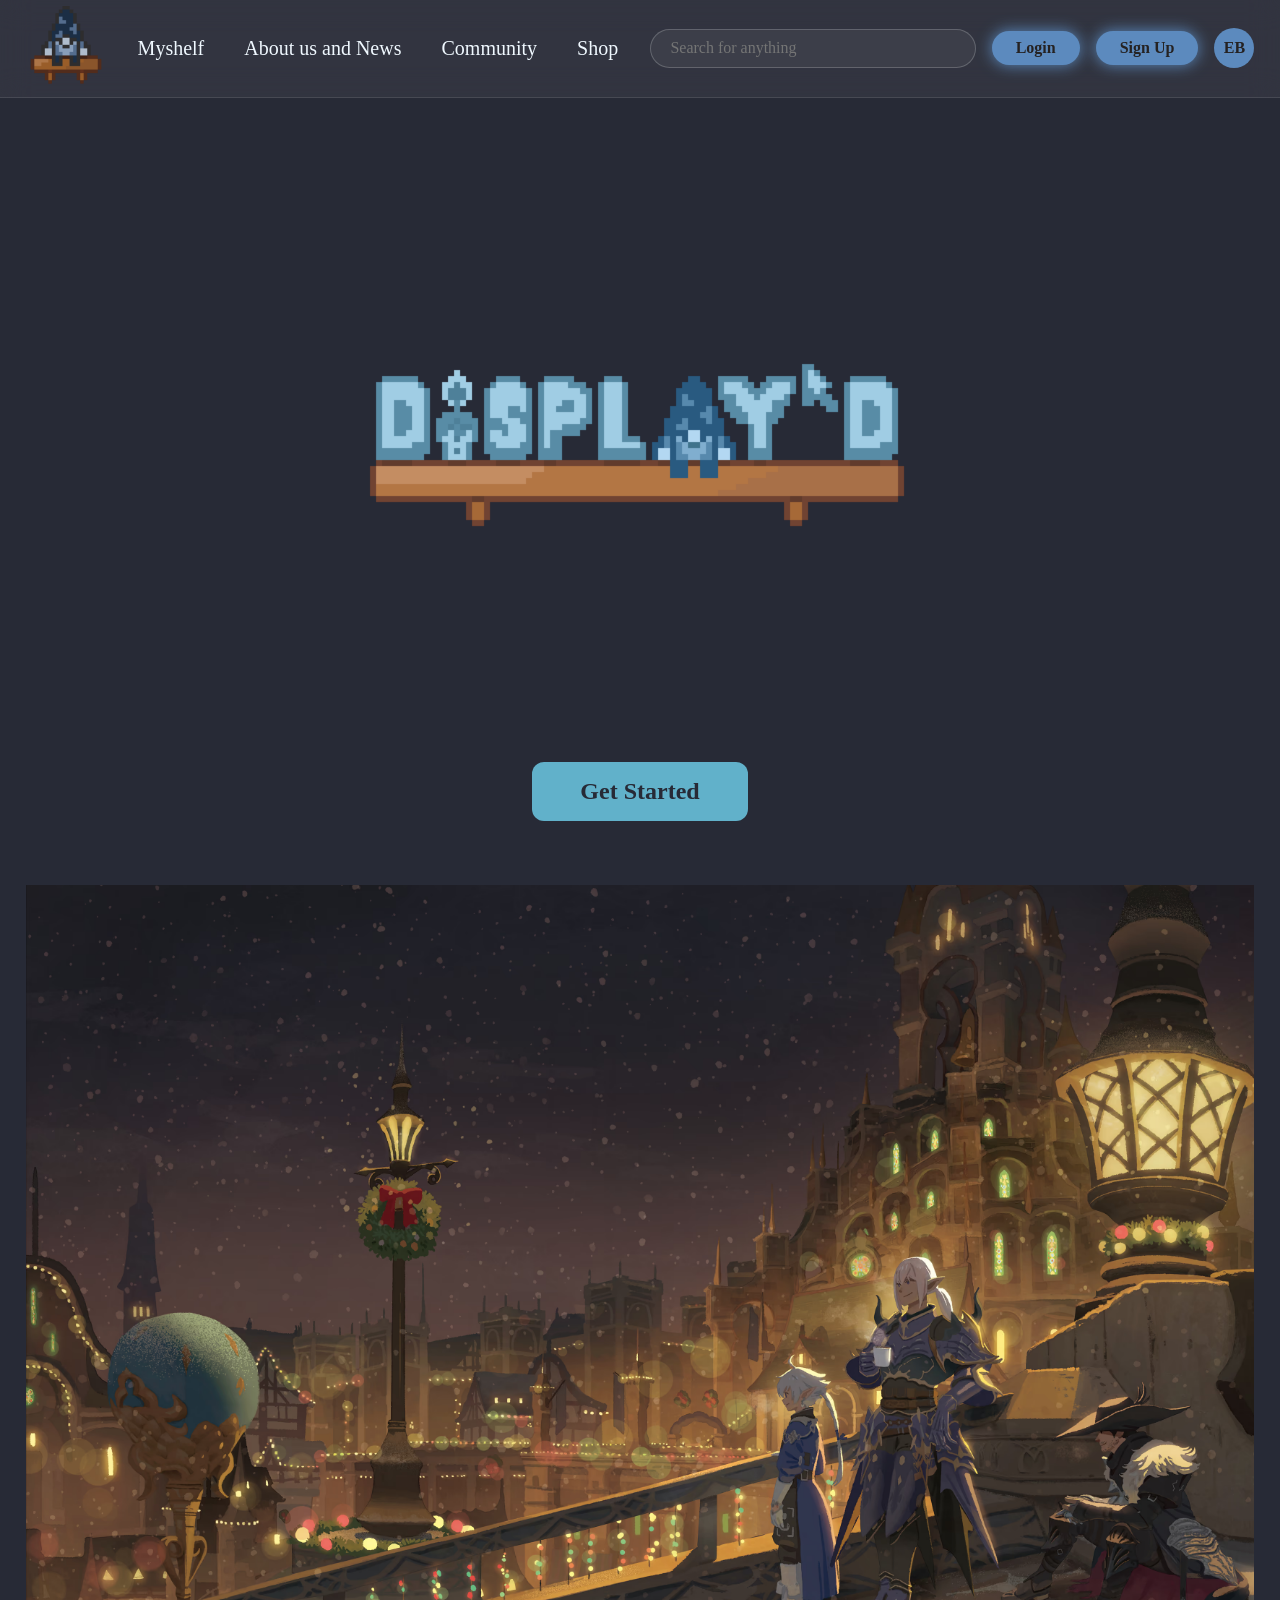
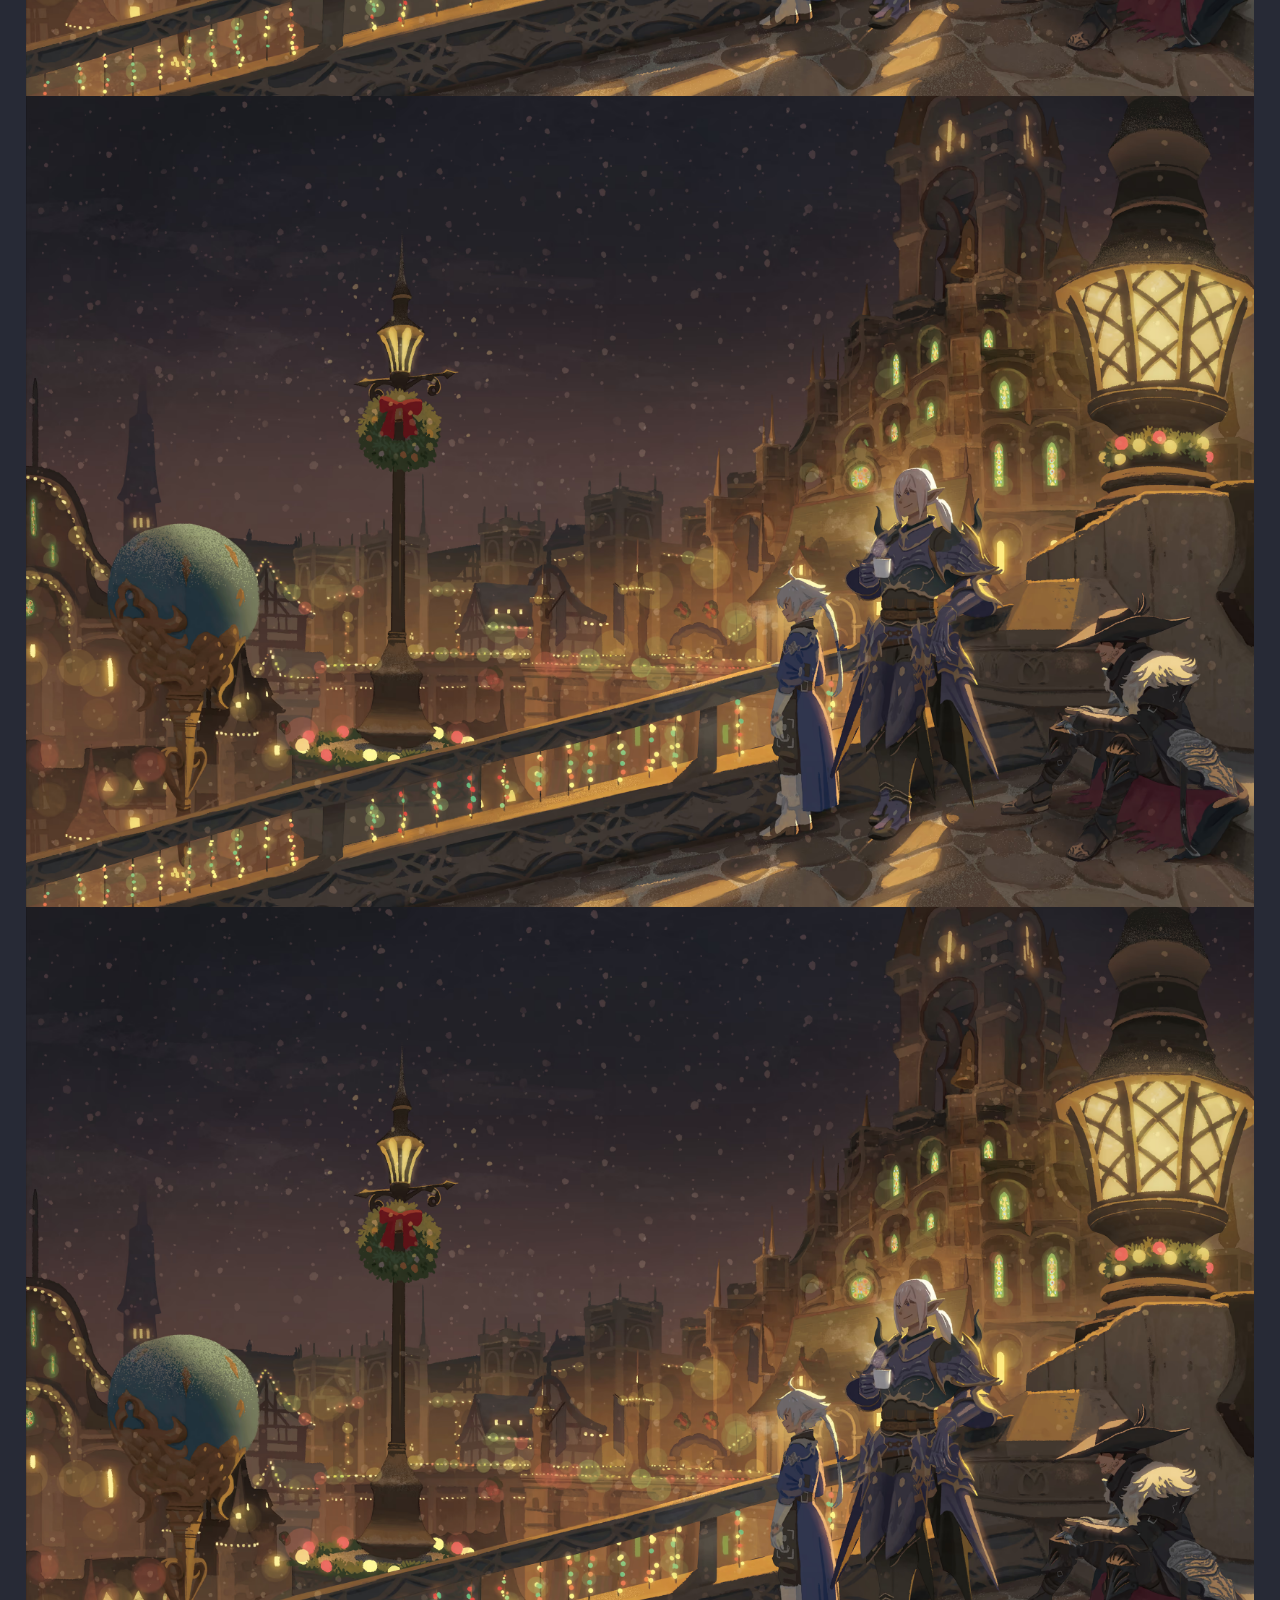
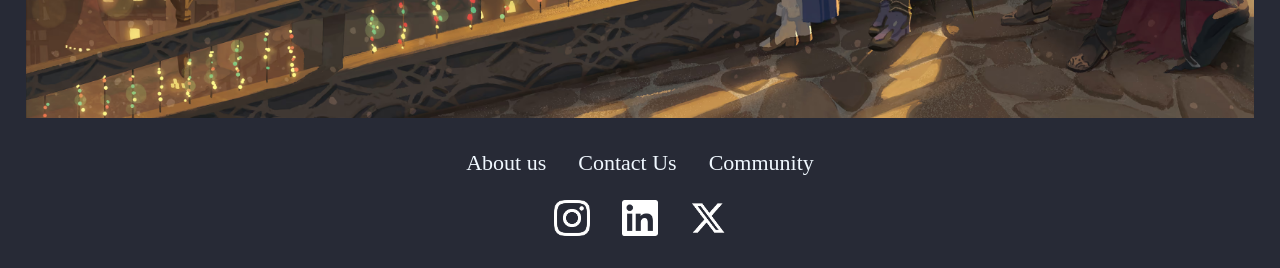
==== index.html @ 58a6ca0f "Linked everything (I think) and streamlined some minor issues Added a little hover animation for the" ====
<!doctype html>
<html lang="en">
  <head>
    <meta charset="UTF-8" />
    <meta name="viewport" content="width=device-width, initial-scale=1.0" />
    <link rel="stylesheet" href="css/main.css" />
    <title>home page</title>
  </head>
  <body>

    <!-- TOP NAVBAR (ROOT) -->
    <nav class="navbar">
      <div class="logo">
        <a href="index.html" id="logo-link"><img src="./images/noma.png" alt="logo-home" /></a>
      </div>

      <ul class="nav-links">
        <li><a href="html/myshelf.html">Myshelf</a></li>
        <li><a href="html/about_us_and_news.html">About us and News</a></li>
        <li><a href="html/community.html">Community</a></li>
        <li><a href="html/shop.html">Shop</a></li>
      </ul>

      <input class="search" type="search" placeholder="Search for anything" />

      <div class="btns">
        <button class="btn">Login</button>
        <button class="btn">Sign Up</button>
        <button class="profile" id="profile-btn" aria-label="Open side menu" aria-expanded="false">EB</button>
      </div>
    </nav>
    
    <!-- SIDEBAR (slides in from the right) -->
    <aside class="sidebar" id="sidebar">
      <header>
        <div class="image-text">
          <span class="image">
            <img class="water" src="./images/noma.png" alt="home-gnome" href>
          </span>

          <div class="text">
            <span class="name">User101</span>
            <span class="profession"></span>
          </div>
        </div>

        <button class="close-btn" id="close-btn" aria-label="Close side menu">&times;</button>
      </header>

      <div class="menu-bar">
        <div class="menu">
          <ul class="menu-links">
            <li class="navmenu-links">
             <li class="navmenu-links">

                <a href="html/settings.html">
                    <span class="text nav-text">Settings</span>
                </a>
            </li>

            <li class="navmenu-links">
                <a href="html/profile.html">
                    <span class="text nav-text">Profile</span>
                </a>
            </li>

            <li class="navmenu-links">
                <a href="html/collection.html">
                    <span class="text nav-text">My Collection</span>
                </a>
            </li>

            <li class="navmenu-links">
                <a href="../html/help.html">
                    <span class="text nav-text">Help & Support</span>
                </a>
            </li>

            <li class="navmenu-links">
                <a href="html/logout.html">
                    <span class="text nav-text">Logout</span>
                </a>
            </li>

            </li>
          </ul>
        </div>
      </div>
    </aside>

    <!-- PAGE CONTENT -->
    <main class="content">
      <img src="./images/pixil-frame-0_13.png" class="hero-logo" alt="Displayd logo">

      <div id="start-button">
        <a href="html/myshelf.html">Get Started</a>
      </div>
      
      <img src="./images/fig-top-kv.png" alt="placeholder scrollable" />
      <img src="./images/fig-top-kv.png" alt="placeholder scrollable" />
      <img src="./images/fig-top-kv.png" alt="placeholder scrollable" />
    </main>
        <footer>
          <div class="footer_text">
            <div class="footer_links">
              <a href="html/about_us_and_news.html">About us</a>
              <a href="html/contact.html">Contact Us</a>
              <a href="html/community.html">Community</a>
            </div>

            <div class="footer_social">
              <a href="https://www.youtube.com/watch?v=dQw4w9WgXcQ" aria-label="Instagram">
                <img src="images/instagram-logo.png">
              </a>
              <a href="https://www.youtube.com/watch?v=dQw4w9WgXcQ" aria-label="LinkedIn">
                <img src="images/linkedin-logo.webp">
              </a>
              <a href="https://www.youtube.com/watch?v=dQw4w9WgXcQ" aria-label="X">
                <img src="images/x-logo.png">
              </a>
            </div>
          </div>
        </footer>

        <script src="./js/main.js"></script>
      </body>
    <script src="./js/main.js"></script>
</html>
---- css/main.css ----
@import url("reset.css");
a,
button,
.btn,
.profile,
.close-btn,
[role="button"] {
    cursor: pointer;  /*Makes it so if the user hovers over interactable links, cursor will change accordingly*/
}

a:focus-visible,
button:focus-visible,
input:focus-visible {
    outline: 2px solid aliceblue;    /*shows keyboard users which link is focused when they press Tab*/
    outline-offset: 3px;
}

:root{
    --sidebar-color: rgb(30, 32, 44);
    --sidebar-width: 250px;
    --nav-height: 100px;            /* about the height of the navbar; adjust if yours differs */
    --accent: rgb(92, 138, 190);
}

*{
    margin: 0;
    padding: 0;
    box-sizing: border-box;
}

body{
    background-color: rgb(39, 42, 54);
    color: aliceblue;
    overflow-x: hidden;             /* no horizontal scrollbar while the sidebar is off-screen */
}




/* ---------- TOP NAVBAR (blur + effects) ---------- */
.navbar{
    position: sticky;
    top: 0;
    z-index: 100;

    width: 100%;
    padding: 0.4rem 2%;
    margin-bottom: 2rem;

    background: rgba(255, 255, 255, 0.05);
    border-bottom: 1px solid rgba(255, 255, 255, 0.1);
    backdrop-filter: blur(15px);

    display: flex;
    align-items: center;
    gap: 1rem;
}

.logo{
    display: flex;
    align-items: center;
    gap: 0.6rem;
    flex-shrink: 0;
}

.logo img{
    height: 80px;
    transition: transform 0.2s;
}

.logo a:hover img {
    transform: scale(1.08);
}

.logo h3{
    font-size: 1.5rem;
    font-weight: 700;
    color: rgb(238, 243, 243);
    letter-spacing: 1px;
}

.nav-links{
    list-style: none;
    display: flex;
    gap: 0.5rem;
    flex-shrink: 0;
}

.nav-links li a{
    display: inline-block;
    font-size: 1.25rem;
    font-weight: 500;
    text-decoration: none;
    color: aliceblue;
    padding: 0.5rem 1rem;
    transition: 0.3s;
}

.nav-links li a:hover{
    color: aqua;
    text-shadow: 0 0 10px rgb(66, 120, 128);
}

.search{
    flex: 1;
    min-width: 120px;
    padding: 0.6rem 1.2rem;
    border-radius: 30px;
    border: 1px solid rgba(255, 255, 255, 0.2);
    background: rgba(255, 255, 255, 0.05);
    color: aliceblue;
    font-size: 1rem;
    outline: none;
}

.search:focus{
    border-color: var(--accent);
}

.btns{
    display: flex;
    align-items: center;
    gap: 1rem;
    flex-shrink: 0;
}

.btn{
    padding: 0.5rem 1.5rem;
    border-radius: 30px;
    font-weight: 600;
    font-size: 1rem;
    background: var(--accent);
    color: rgb(37, 34, 34);
    box-shadow: 0 0 15px var(--accent);
    border: none;
    cursor: pointer;
    transition: 0.3s;
    white-space: nowrap;
}

.btn:hover{
    background: rgb(69, 199, 238);
    box-shadow: 0 0 25px rgb(66, 217, 255);
}

/* EB circle (now a button) */
.profile{
    width: 40px;
    height: 40px;
    flex-shrink: 0;
    border: none;
    border-radius: 50%;
    background: var(--accent);
    color: rgb(37, 34, 34);
    font-family: inherit;
    font-size: 1rem;
    font-weight: 700;
    cursor: pointer;

    display: flex;
    align-items: center;
    justify-content: center;

    transition: 0.3s;
}

.profile:hover,
.profile.active{
    box-shadow: 0 0 15px var(--accent);
    background: rgb(69, 199, 238);
}

/* ---------- SIDEBAR (slides in from the right) ---------- */
.sidebar{
    position: fixed;
    top: var(--nav-height);                     /* starts under the navbar so EB stays clickable */
    right: 0;
    height: calc(100% - var(--nav-height));
    width: var(--sidebar-width);
    padding: 18px 14px;
    background: var(--sidebar-color);
    border-left: 1px solid rgba(255, 255, 255, 0.1);
    z-index: 50;                                /* below the navbar (100) */

    transform: translateX(100%);                /* hidden: pushed fully off-screen */
    visibility: hidden;
    transition: transform 0.35s ease, visibility 0.35s;
}

.sidebar.open{
    transform: translateX(0);                   /* visible: slid into place */
    visibility: visible;
}

.sidebar header{
    position: relative;
}

.sidebar header .image-text{
    display: flex;
    align-items: center;
}

.sidebar .image-text img{
    width: 40px;
    border-radius: 6px;
}

.sidebar .image{
    min-width: 60px;
    display: flex;
    align-items: center;
}

.sidebar .text{
    font-size: 16px;
    font-weight: 500;
}

header .image-text .text{
    display: flex;
    flex-direction: column;
}

.text .name{
    font-weight: 600;
}

.text .profession{
    margin-top: -2px;
    font-weight: 600;
}

/* close (X) button inside the sidebar */
.close-btn{
    position: absolute;
    top: 50%;
    right: 0;
    transform: translateY(-50%);
    width: 30px;
    height: 30px;
    border: none;
    border-radius: 50%;
    background: rgba(255, 255, 255, 0.08);
    color: aliceblue;
    font-size: 22px;
    line-height: 1;
    cursor: pointer;
    transition: 0.3s;
}

.close-btn:hover{
    background: rgb(58, 117, 243);
}

.menu-links{
    list-style: none;
    margin-top: 2rem;
}

.menu-links a{
    display: block;
    padding: 0.6rem 0.5rem;
    text-decoration: none;
    color: aliceblue;
    border-radius: 6px;
    transition: 0.3s;
}

.menu-links a:hover{
    background: rgba(0, 255, 149, 0.08);
}

/* ---------- CONTENT ---------- */
.content{
    padding: 0 2%;
}

.hero-logo {
    margin-inline: auto;    
    margin-block: 2rem; 
    width: min(600px, 90%);
    height: auto;
}

.content img{
    max-width: 100%;
    display: block;
}

#start-button {
    display: flex;
    justify-content: center;
    margin-bottom: 4rem;
}

#start-button a {
    display: inline-block;  
    padding: 1rem 3rem;
    background-color: rgb(97, 177, 202);
    color: rgb(39, 42, 54);
    font-size: 1.5rem;
    font-weight: bold;
    border-radius: 12px;
}

#start-button a:hover {
    transform: translateY(-2px);
    filter: brightness(1.1);
}

/*---------- FOOTER STYLING ------------------------*/
.footer_text {
    display: flex;
    flex-direction: column;    /* links on top, icons below */
    align-items: center;       /* centers each row horizontally */
    justify-content: center;
    gap: 1.5rem;               /* space between the links row and icons row */
    padding: 2rem;
    text-align: center;
    font-size: 22px;
}

.footer_links {
    display: flex;
    justify-content: center;
    gap: 2rem;
}

.footer_social {
    display: flex;
    justify-content: center;
    align-items: center;
    gap: 2rem;               /* space between icons */
}

footer img {
    height: 36px;
    width: auto;
    display: block;
}
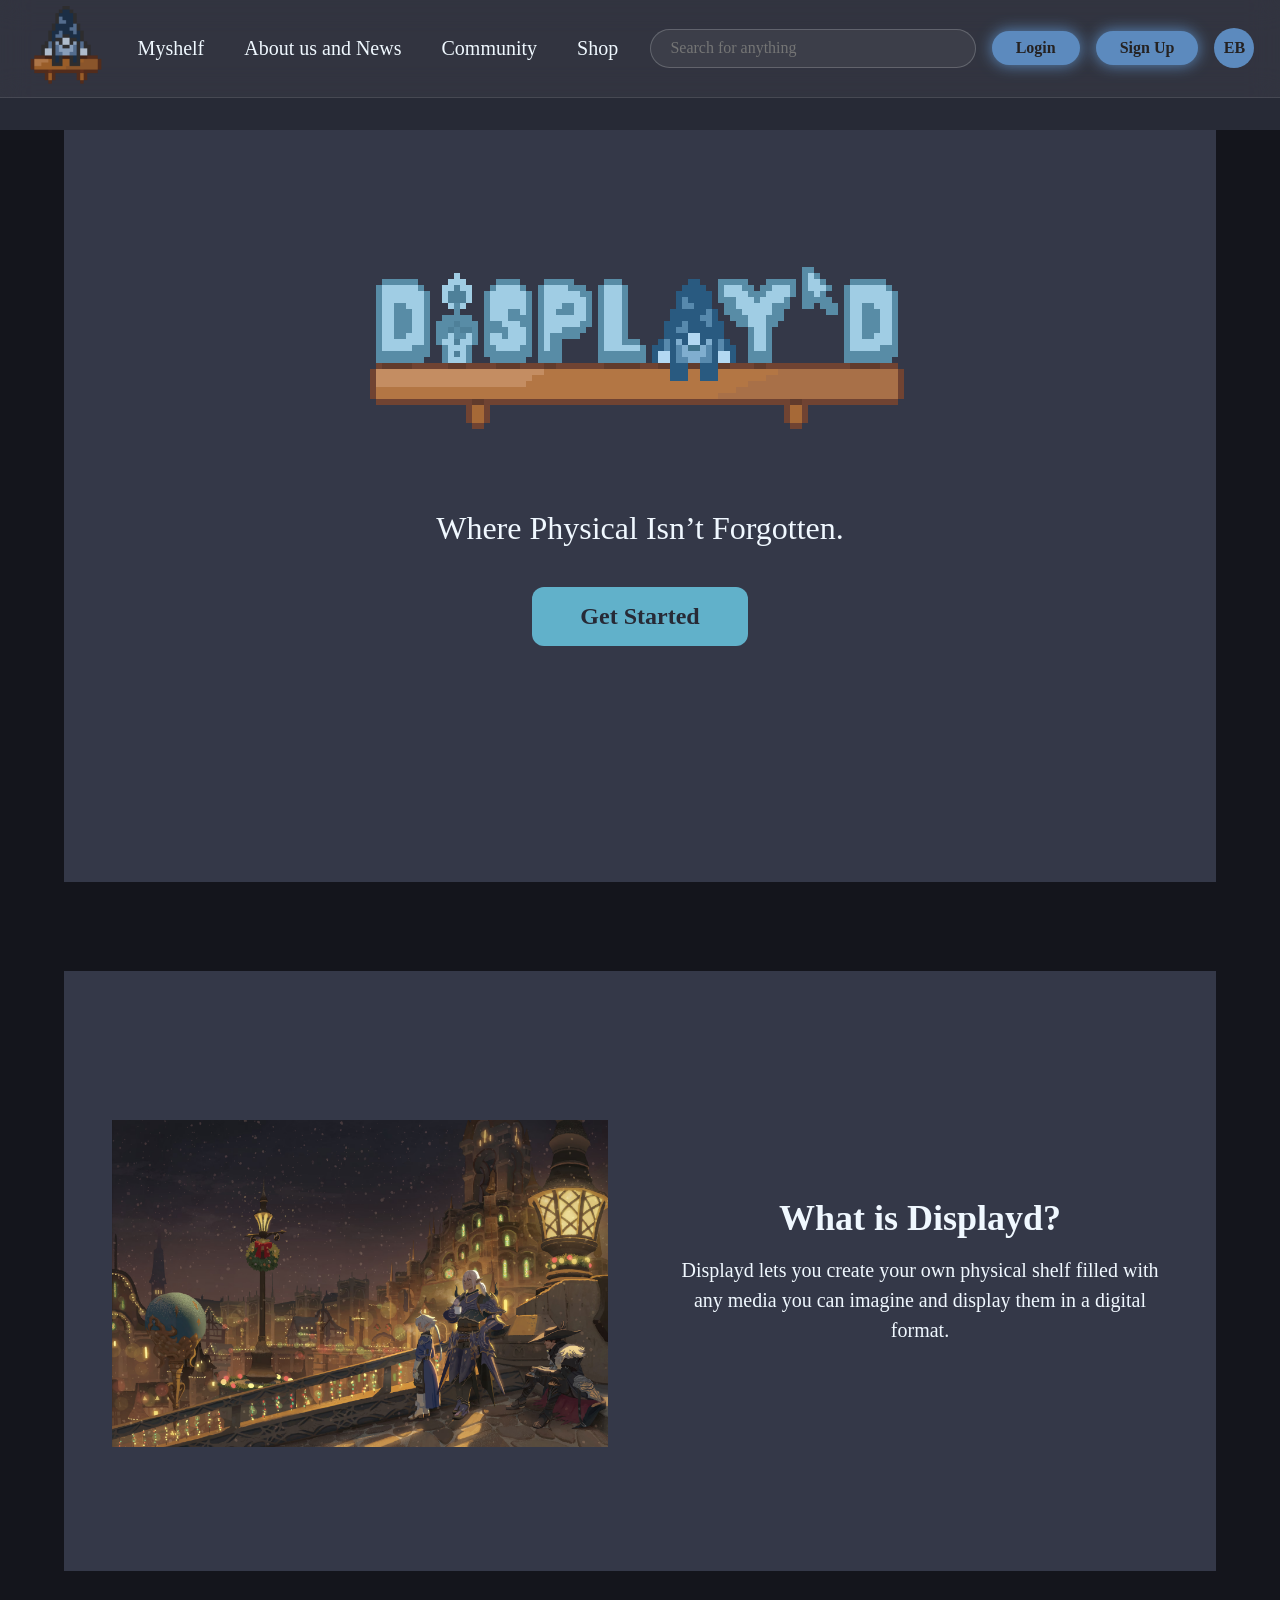
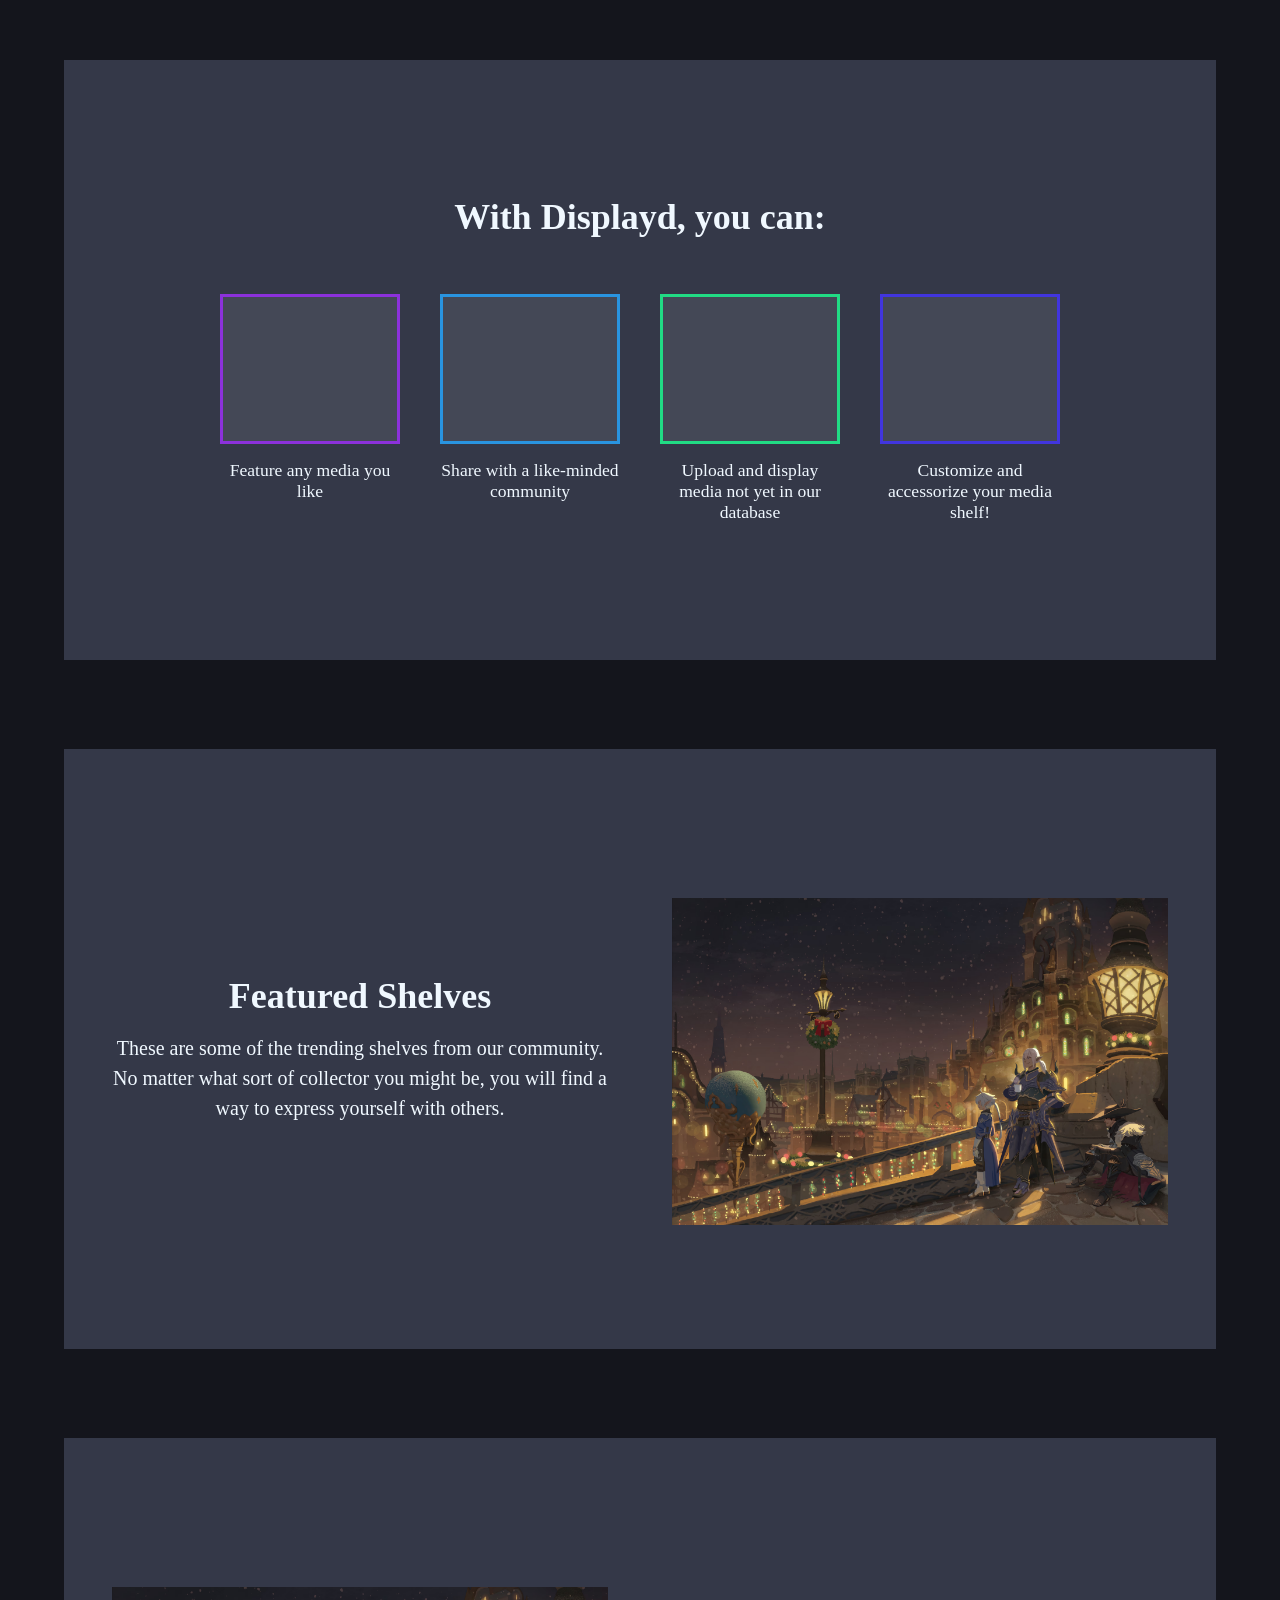
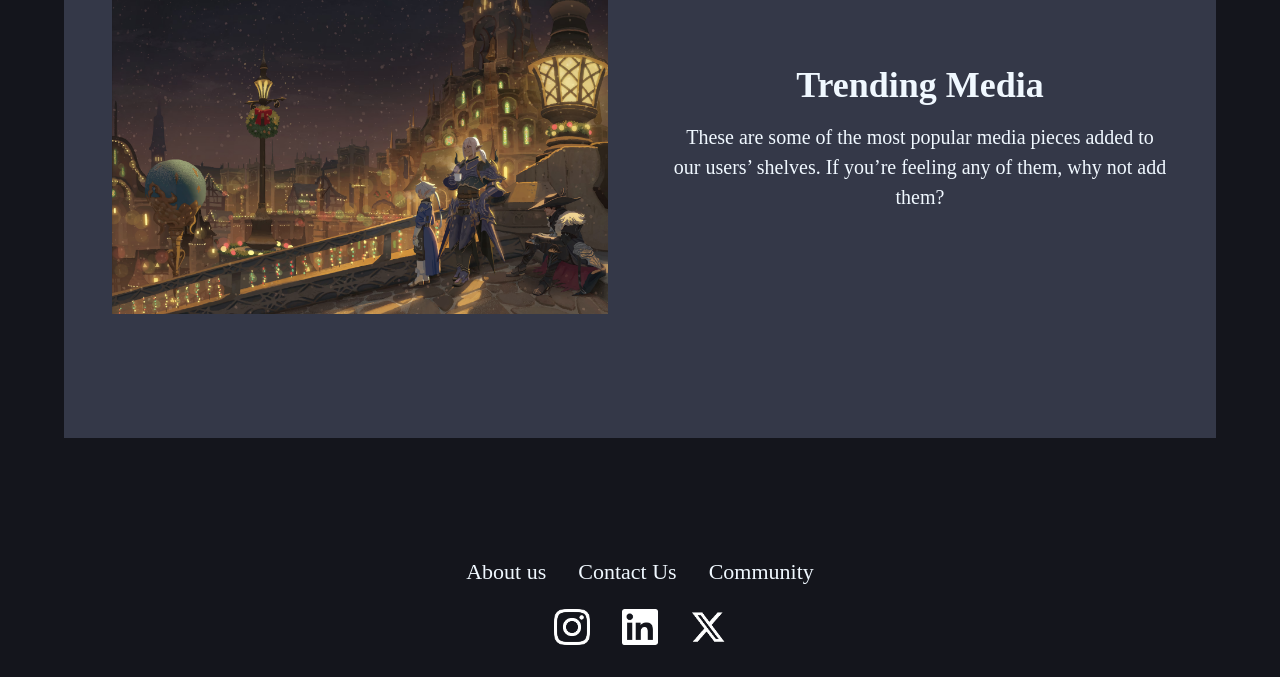
==== commit f863ea0f: "Homepage updated Added Figma prototype details Added placeholder images for the media No carousel fo" ====
--- a/index.html
+++ b/index.html
@@ -30,7 +30,7 @@
       </div>
     </nav>
     
-    <!-- SIDEBAR (slides in from the right) -->
+    <!-- SIDEBAR (ROOT) (slides in from the right) -->
     <aside class="sidebar" id="sidebar">
       <header>
         <div class="image-text">
@@ -57,13 +57,16 @@
                     <span class="text nav-text">Settings</span>
                 </a>
             </li>
-
             <li class="navmenu-links">
                 <a href="html/profile.html">
                     <span class="text nav-text">Profile</span>
                 </a>
             </li>
-
+            <li class="navmenu-links">
+                <a href="html/friends.html">
+                    <span class="text nav-text">Friends</span>
+                </a>
+            </li>
             <li class="navmenu-links">
                 <a href="html/collection.html">
                     <span class="text nav-text">My Collection</span>
@@ -88,18 +91,75 @@
       </div>
     </aside>
 
-    <!-- PAGE CONTENT -->
+<!---------------- PAGE CONTENT ------------------------>
     <main class="content">
-      <img src="./images/pixil-frame-0_13.png" class="hero-logo" alt="Displayd logo">
 
-      <div id="start-button">
-        <a href="html/myshelf.html">Get Started</a>
-      </div>
-      
-      <img src="./images/fig-top-kv.png" alt="placeholder scrollable" />
-      <img src="./images/fig-top-kv.png" alt="placeholder scrollable" />
-      <img src="./images/fig-top-kv.png" alt="placeholder scrollable" />
-    </main>
+      <!-- 1. HERO -->
+      <section class="panel hero">
+        <img src="./images/pixil-frame-0_13.png" class="hero-logo" alt="Displayd logo">
+        <p class="tagline">Where Physical Isn’t Forgotten.</p>
+        <div id="start-button">
+          <a href="html/myshelf.html">Get Started</a>
+        </div>
+      </section>
+
+      <!-- 2. WHAT IS DISPLAYD (image left) -->
+      <section class="panel split reverse">
+        <div class="split-text">
+          <h2>What is Displayd?</h2>
+          <p>Displayd lets you create your own physical shelf filled with any media you can imagine and display them in a digital format.</p>
+        </div>
+        <div class="placeholder-img" alt="Placeholder image">
+          <img src="images/fig-top-kv.png">
+        </div>
+      </section>
+
+      <!-- 3. FEATURES -->
+      <section class="panel features">
+        <h2>With Displayd, you can:</h2>
+        <ul class="feature-cards">
+          <li class="feature purple">
+            <div class="feature-box"></div>
+            <p>Feature any media you like</p>
+          </li>
+          <li class="feature blue">
+            <div class="feature-box"></div>
+            <p>Share with a like-minded community</p>
+          </li>
+          <li class="feature green">
+            <div class="feature-box"></div>
+            <p>Upload and display media not yet in our database</p>
+          </li>
+          <li class="feature indigo">
+            <div class="feature-box"></div>
+            <p>Customize and accessorize your media shelf!</p>
+          </li>
+        </ul>
+      </section>
+
+      <!-- 4. FEATURED SHELVES (text left) -->
+      <section class="panel split">
+        <div class="split-text">
+          <h2>Featured Shelves</h2>
+          <p>These are some of the trending shelves from our community. No matter what sort of collector you might be, you will find a way to express yourself with others.</p>
+        </div>
+        <div class="placeholder-img" role="img" aria-label="Placeholder: featured shelves">
+          <img src="images/fig-top-kv.png">
+        </div>
+      </section>
+
+      <!-- 5. TRENDING MEDIA (image left) -->
+      <section class="panel split reverse">
+        <div class="split-text">
+          <h2>Trending Media</h2>
+          <p>These are some of the most popular media pieces added to our users’ shelves. If you’re feeling any of them, why not add them?</p>
+        </div>
+        <div class="placeholder-img" role="img" aria-label="Placeholder: trending media">
+          <img src="images/fig-top-kv.png">
+        </div>
+      </section>
+
+<!----------------------- FOOTER --------------------->
         <footer>
           <div class="footer_text">
             <div class="footer_links">
@@ -107,7 +167,7 @@
               <a href="html/contact.html">Contact Us</a>
               <a href="html/community.html">Community</a>
             </div>
-
+          <!----- Social Icons-->
             <div class="footer_social">
               <a href="https://www.youtube.com/watch?v=dQw4w9WgXcQ" aria-label="Instagram">
                 <img src="images/instagram-logo.png">
@@ -121,8 +181,8 @@
             </div>
           </div>
         </footer>
+    </main>
+  </body>
 
-        <script src="./js/main.js"></script>
-      </body>
-    <script src="./js/main.js"></script>
+  <script src="./js/main.js"></script>
 </html>
--- a/css/main.css
+++ b/css/main.css
@@ -1,4 +1,6 @@
+@import url(home_css.css);
 @import url("reset.css");
+/*------main.css----*/
 a,
 button,
 .btn,
@@ -42,15 +44,12 @@
     position: sticky;
     top: 0;
     z-index: 100;
-
     width: 100%;
     padding: 0.4rem 2%;
     margin-bottom: 2rem;
-
     background: rgba(255, 255, 255, 0.05);
     border-bottom: 1px solid rgba(255, 255, 255, 0.1);
     backdrop-filter: blur(15px);
-
     display: flex;
     align-items: center;
     gap: 1rem;
@@ -273,25 +272,12 @@
 
 /* ---------- CONTENT ---------- */
 .content{
-    padding: 0 2%;
-}
-
-.hero-logo {
-    margin-inline: auto;    
-    margin-block: 2rem; 
-    width: min(600px, 90%);
-    height: auto;
+    padding: 0 5%;
 }
 
 .content img{
     max-width: 100%;
     display: block;
-}
-
-#start-button {
-    display: flex;
-    justify-content: center;
-    margin-bottom: 4rem;
 }
 
 #start-button a {
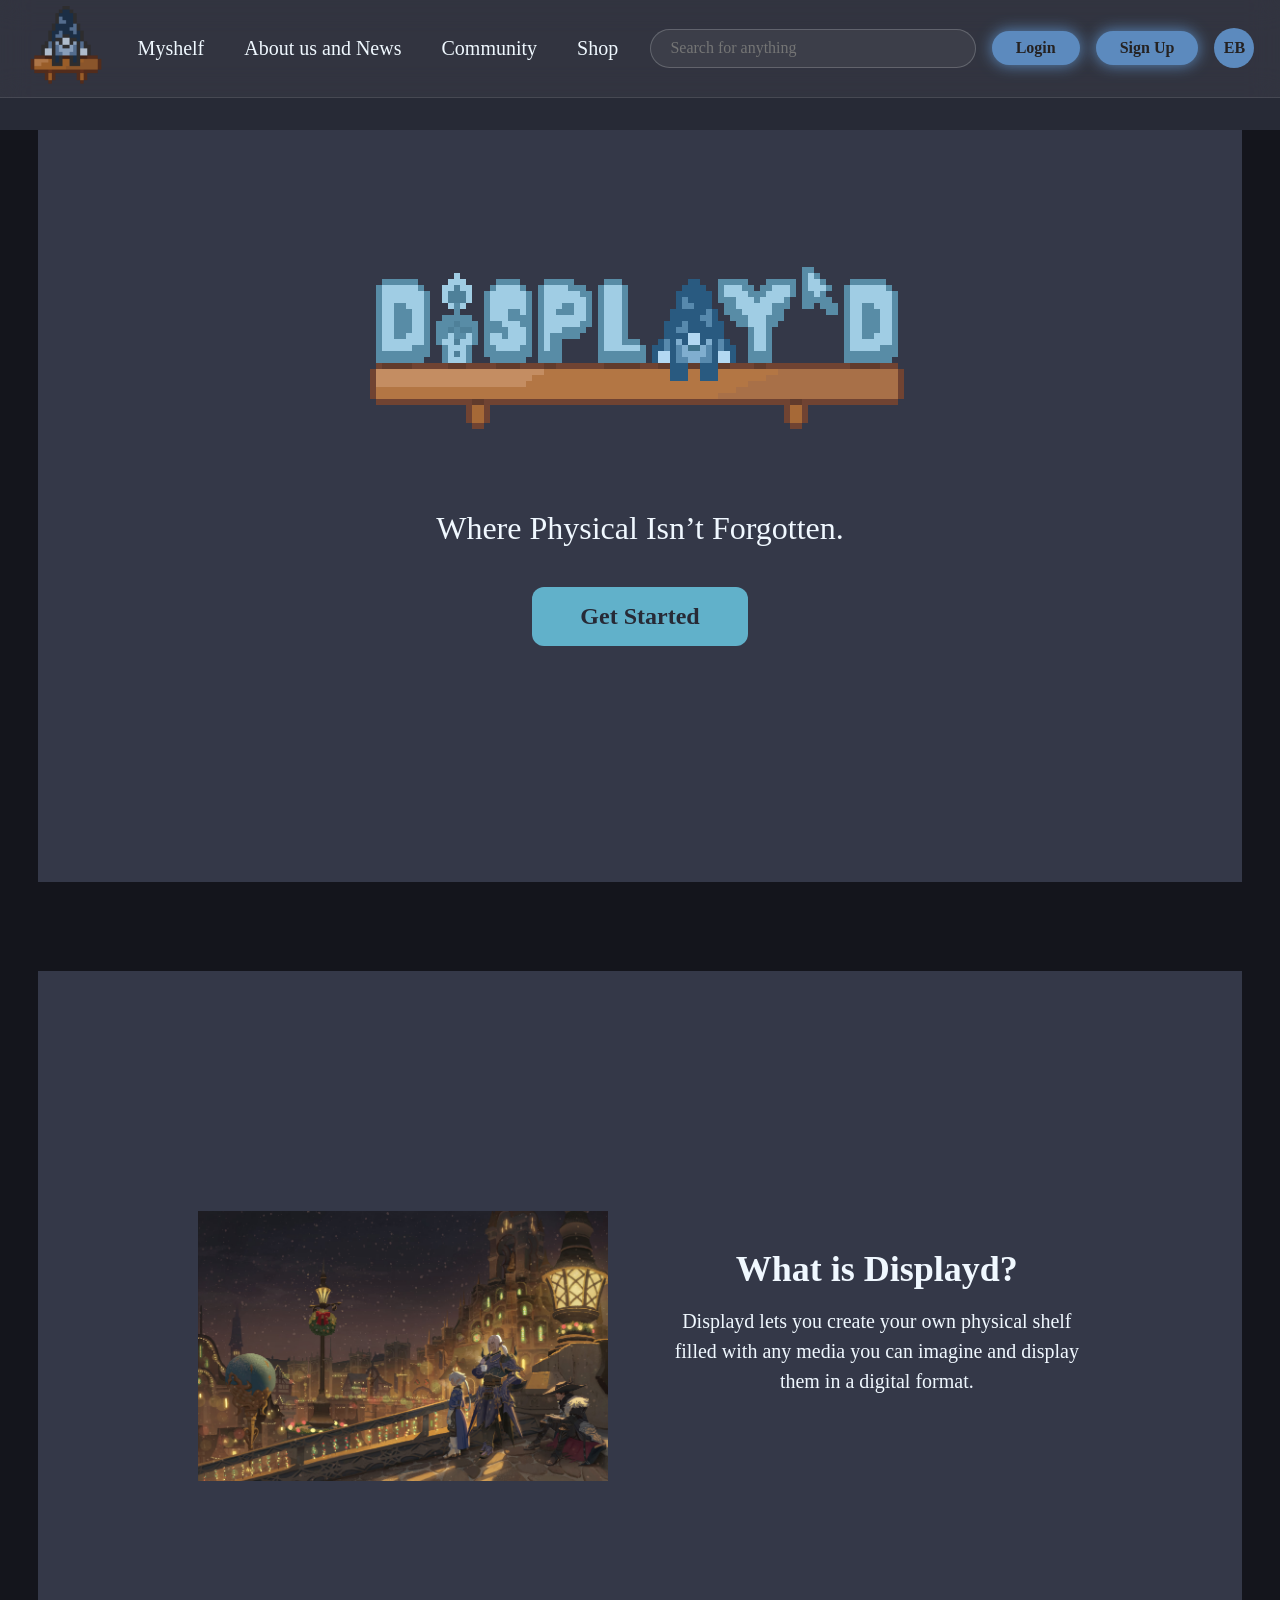
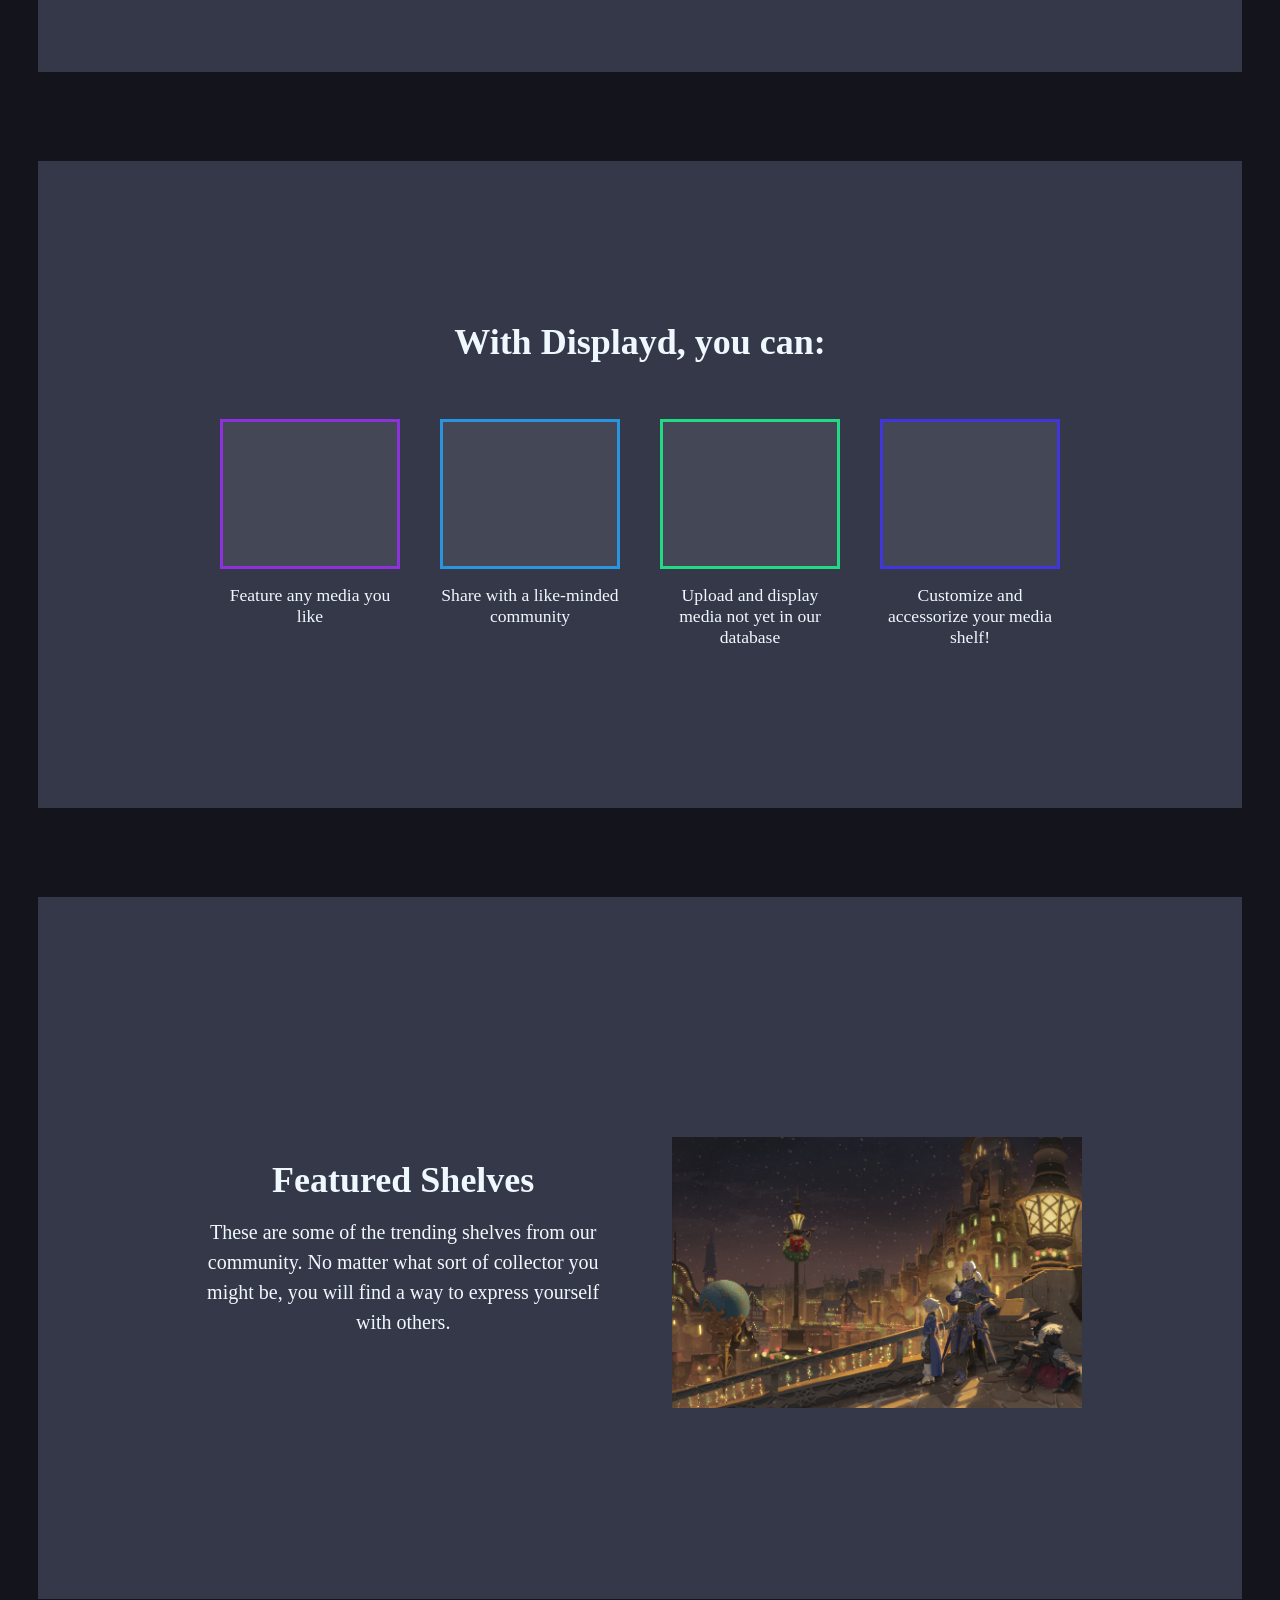
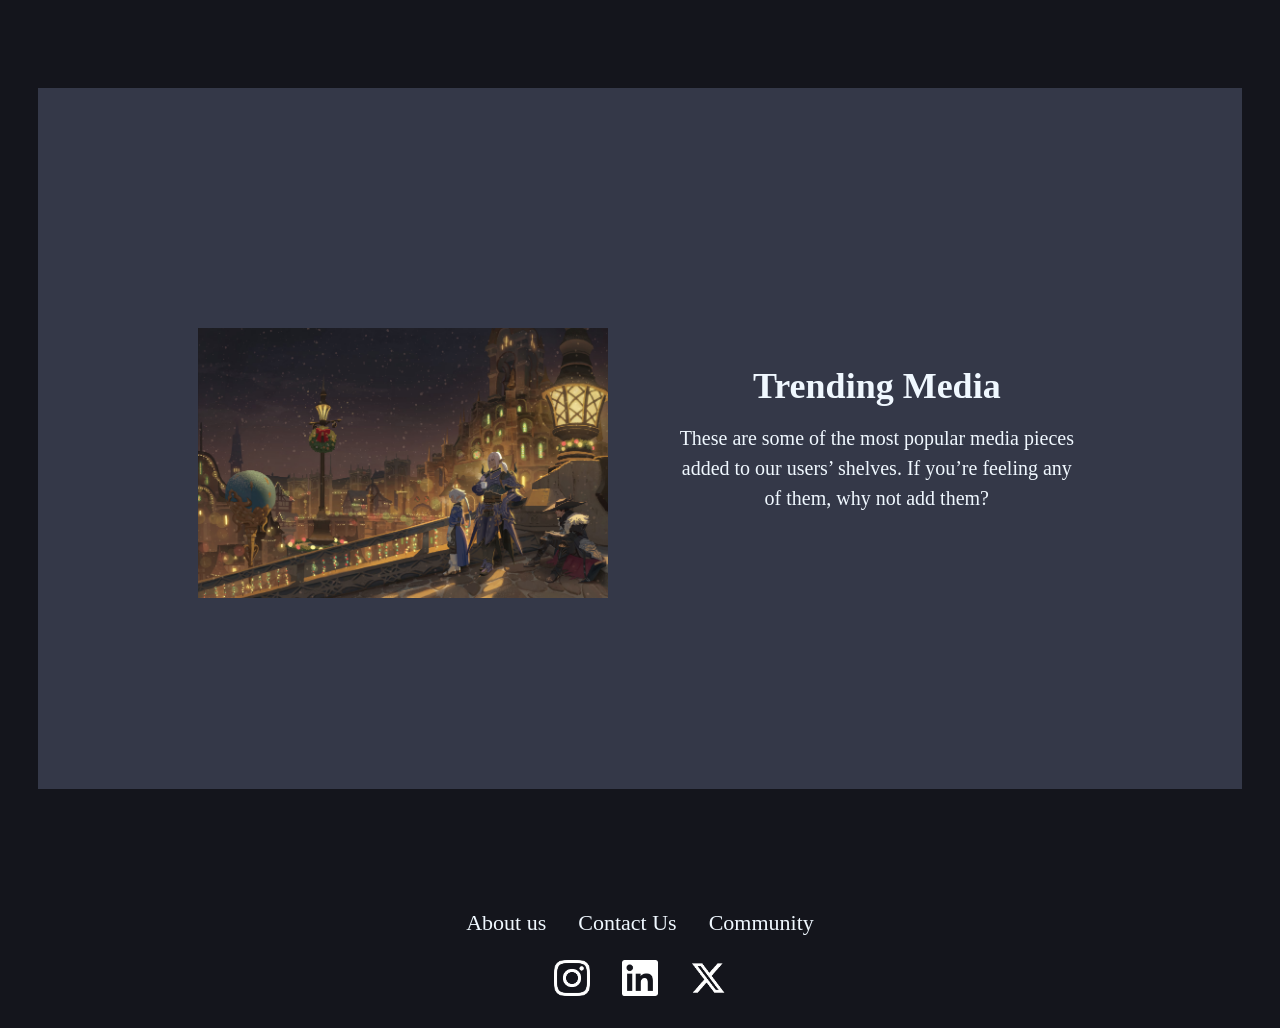
==== commit 89818625: "Did some tinkering with padding" ====
--- a/index.html
+++ b/index.html
@@ -93,50 +93,48 @@
 
 <!---------------- PAGE CONTENT ------------------------>
     <main class="content">
+        <!-- 1. HERO -->
+        <section class="panel hero">
+          <img src="./images/pixil-frame-0_13.png" class="hero-logo" alt="Displayd logo">
+          <p class="tagline">Where Physical Isn’t Forgotten.</p>
+          <div id="start-button">
+            <a href="html/myshelf.html">Get Started</a>
+          </div>
+        </section>
 
-      <!-- 1. HERO -->
-      <section class="panel hero">
-        <img src="./images/pixil-frame-0_13.png" class="hero-logo" alt="Displayd logo">
-        <p class="tagline">Where Physical Isn’t Forgotten.</p>
-        <div id="start-button">
-          <a href="html/myshelf.html">Get Started</a>
-        </div>
-      </section>
+        <!-- 2. WHAT IS DISPLAYD (image left) -->
+        <section class="panel split reverse">
+          <div class="split-text">
+            <h2>What is Displayd?</h2>
+            <p>Displayd lets you create your own physical shelf filled with any media you can imagine and display them in a digital format.</p>
+          </div>
+          <div class="placeholder-img" alt="Placeholder image">
+            <img src="images/fig-top-kv.png">
+          </div>
+        </section>
 
-      <!-- 2. WHAT IS DISPLAYD (image left) -->
-      <section class="panel split reverse">
-        <div class="split-text">
-          <h2>What is Displayd?</h2>
-          <p>Displayd lets you create your own physical shelf filled with any media you can imagine and display them in a digital format.</p>
-        </div>
-        <div class="placeholder-img" alt="Placeholder image">
-          <img src="images/fig-top-kv.png">
-        </div>
-      </section>
-
-      <!-- 3. FEATURES -->
-      <section class="panel features">
-        <h2>With Displayd, you can:</h2>
-        <ul class="feature-cards">
-          <li class="feature purple">
-            <div class="feature-box"></div>
-            <p>Feature any media you like</p>
-          </li>
-          <li class="feature blue">
-            <div class="feature-box"></div>
-            <p>Share with a like-minded community</p>
-          </li>
-          <li class="feature green">
-            <div class="feature-box"></div>
-            <p>Upload and display media not yet in our database</p>
-          </li>
-          <li class="feature indigo">
-            <div class="feature-box"></div>
-            <p>Customize and accessorize your media shelf!</p>
-          </li>
-        </ul>
-      </section>
-
+        <!-- 3. FEATURES -->
+        <section class="panel features">
+          <h2>With Displayd, you can:</h2>
+          <ul class="feature-cards">
+            <li class="feature purple">
+              <div class="feature-box"></div>
+              <p>Feature any media you like</p>
+            </li>
+            <li class="feature blue">
+              <div class="feature-box"></div>
+              <p>Share with a like-minded community</p>
+            </li>
+            <li class="feature green">
+              <div class="feature-box"></div>
+              <p>Upload and display media not yet in our database</p>
+            </li>
+            <li class="feature indigo">
+              <div class="feature-box"></div>
+              <p>Customize and accessorize your media shelf!</p>
+            </li>
+          </ul>
+        </section>
       <!-- 4. FEATURED SHELVES (text left) -->
       <section class="panel split">
         <div class="split-text">
--- a/css/main.css
+++ b/css/main.css
@@ -272,7 +272,7 @@
 
 /* ---------- CONTENT ---------- */
 .content{
-    padding: 0 5%;
+    padding: 0 3%;
 }
 
 .content img{
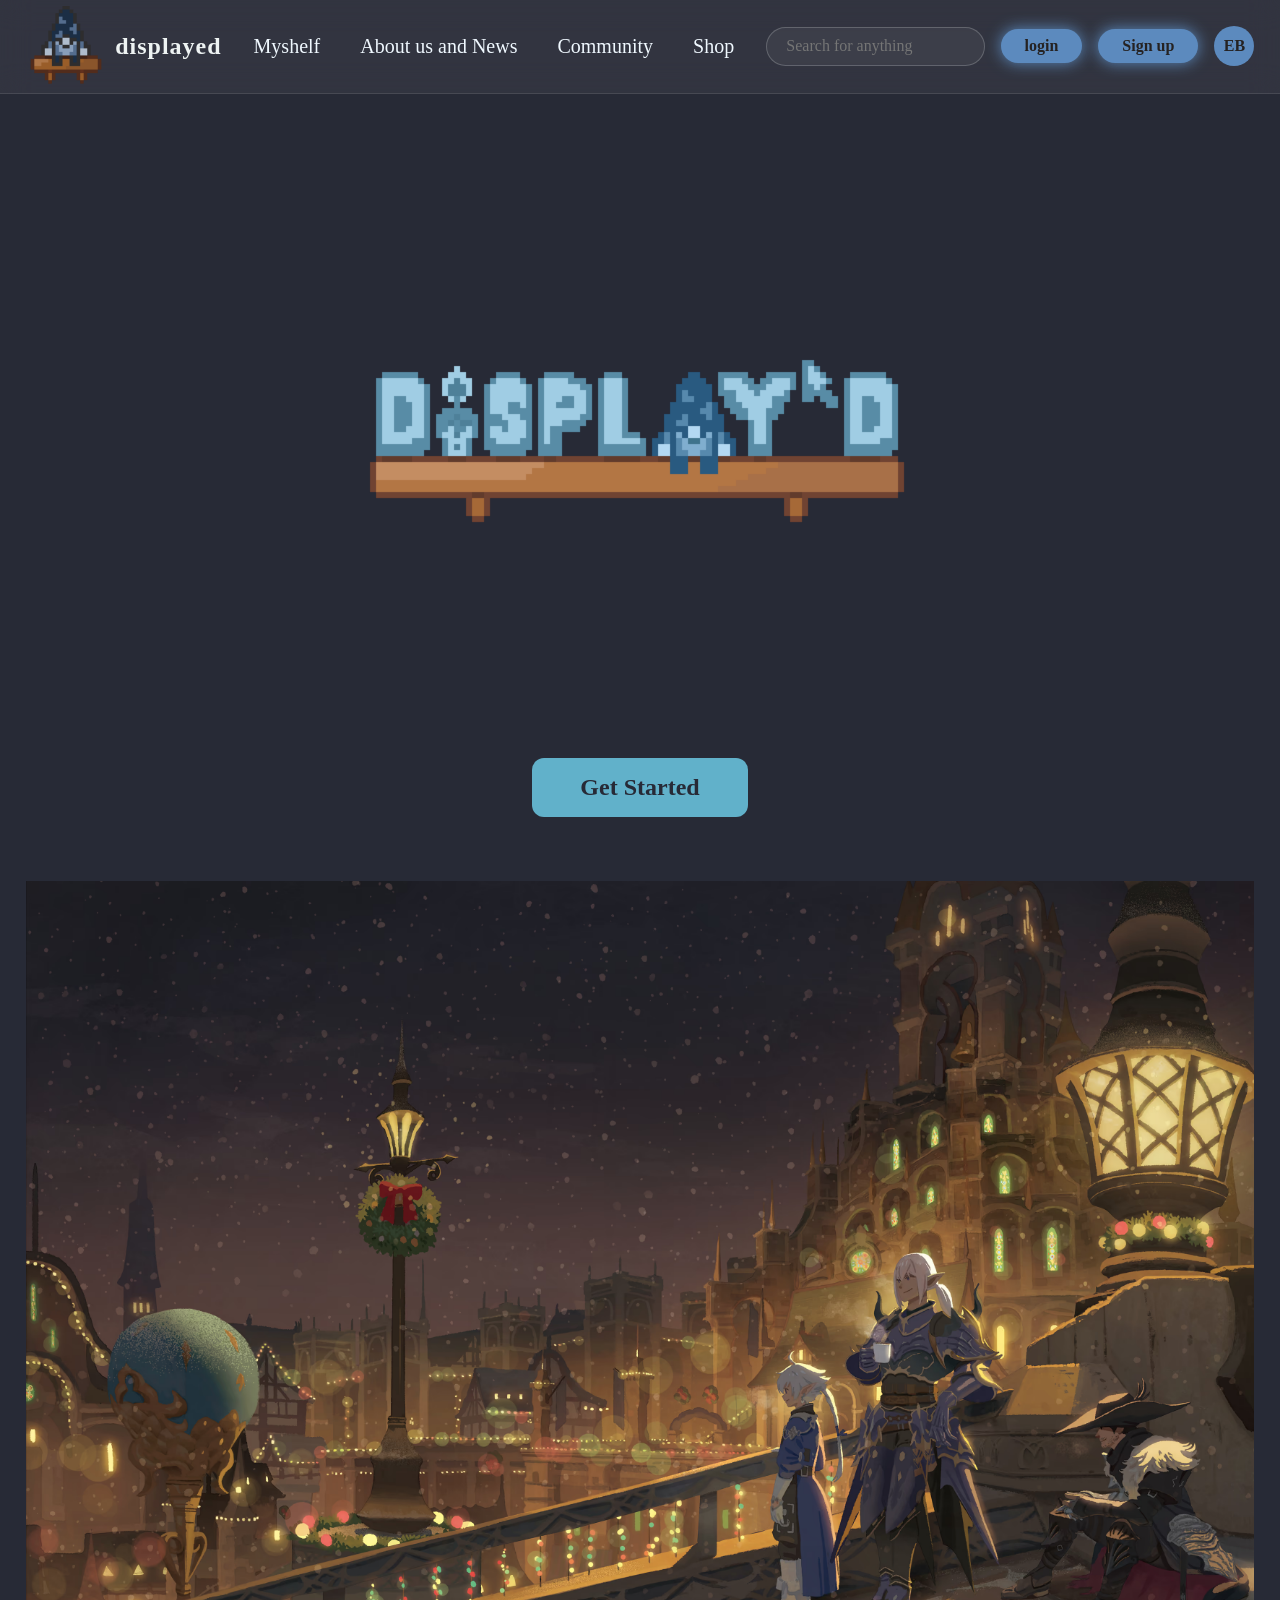
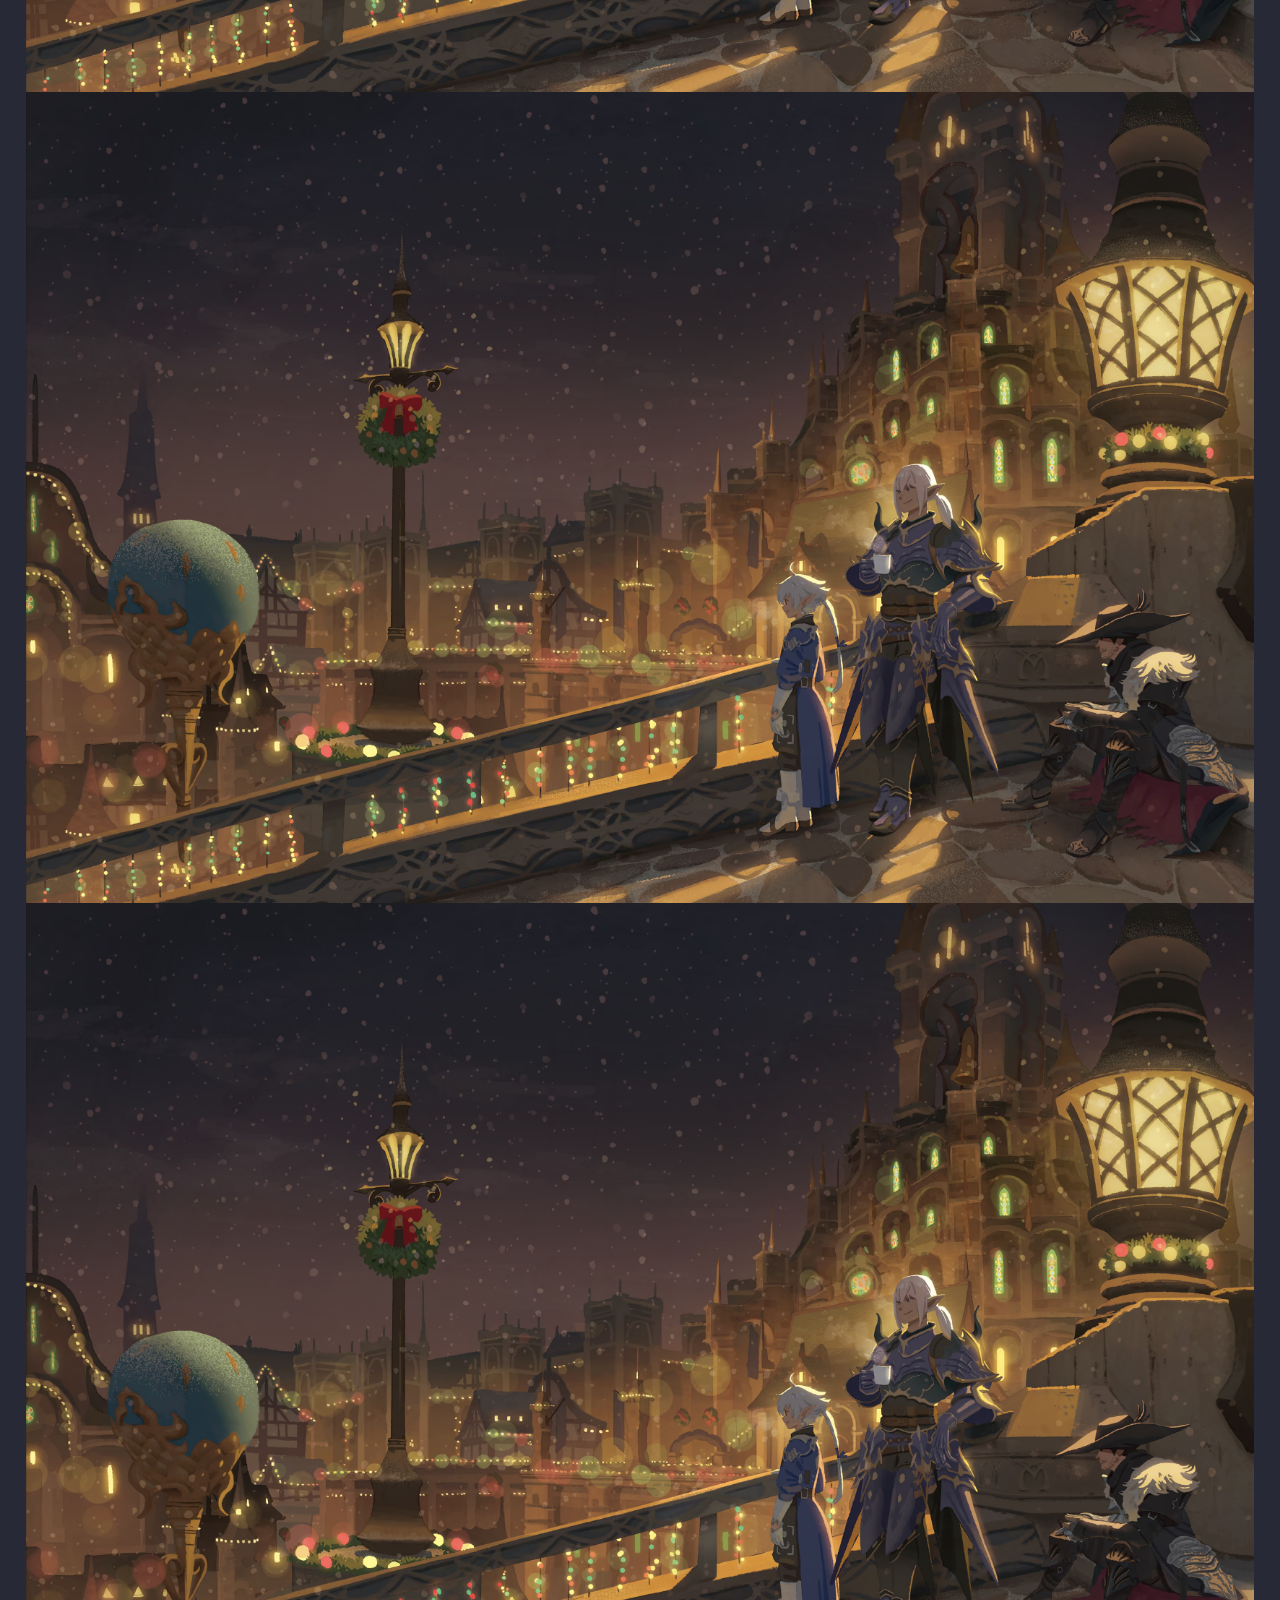
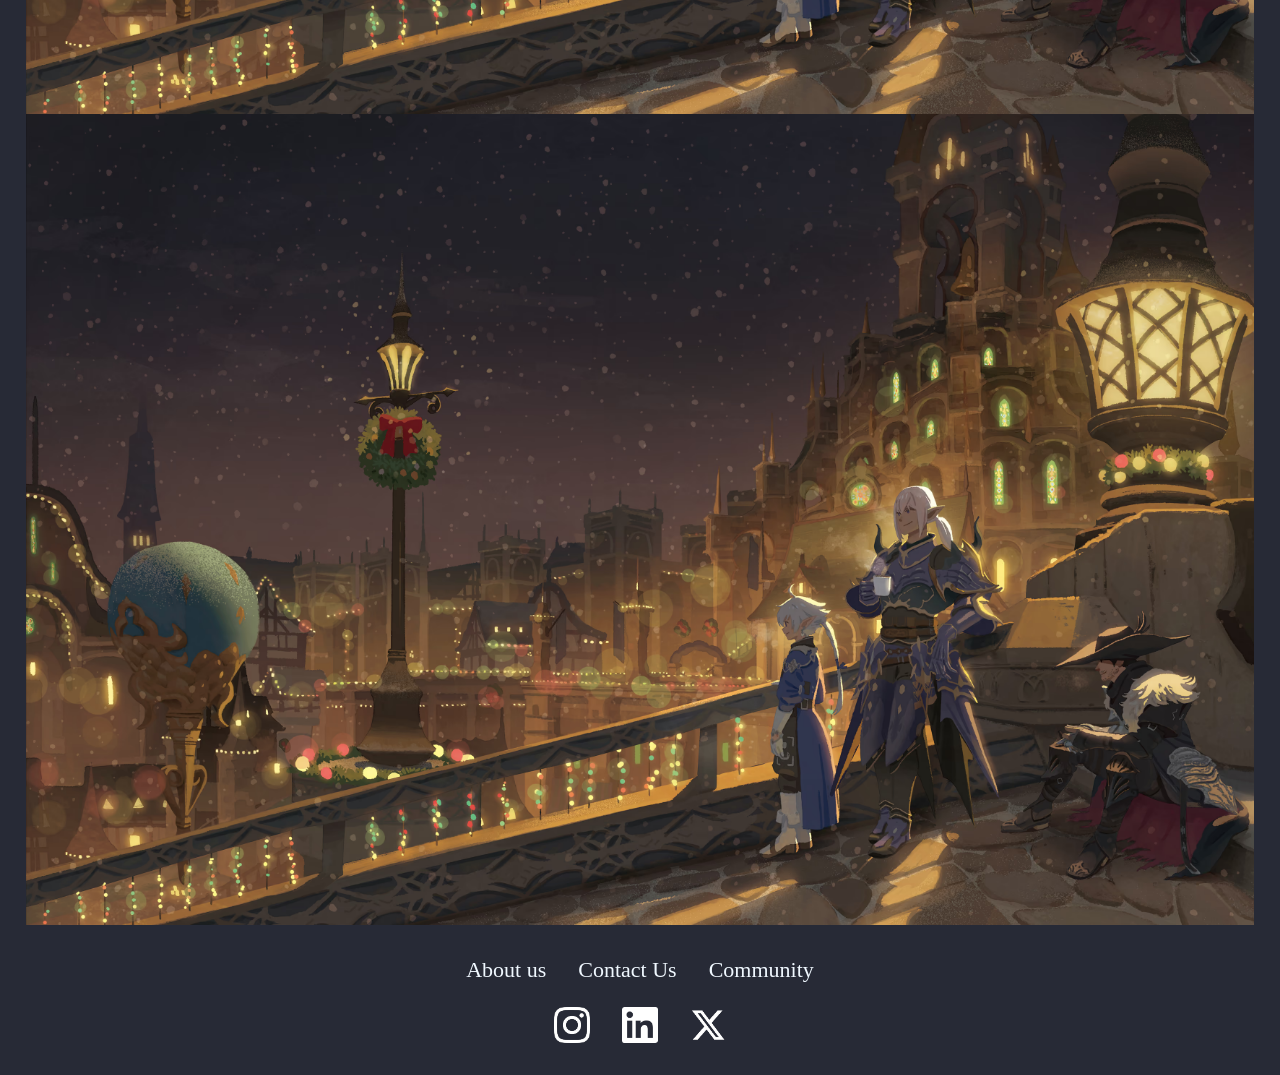
==== commit 48731720: "communits" ====
--- a/index.html
+++ b/index.html
@@ -3,15 +3,16 @@
   <head>
     <meta charset="UTF-8" />
     <meta name="viewport" content="width=device-width, initial-scale=1.0" />
-    <link rel="stylesheet" href="css/main.css" />
+    <link rel="stylesheet" href="./css/reset.css" />
+    <link rel="stylesheet" href="./css/main.css" />
     <title>home page</title>
   </head>
   <body>
-
-    <!-- TOP NAVBAR (ROOT) -->
+    <!-- TOP NAVBAR -->
     <nav class="navbar">
       <div class="logo">
-        <a href="index.html" id="logo-link"><img src="./images/noma.png" alt="logo-home" /></a>
+        <img src="./images/noma.png" alt="logo" />
+        <h3>displayed</h3>
       </div>
 
       <ul class="nav-links">
@@ -24,18 +25,18 @@
       <input class="search" type="search" placeholder="Search for anything" />
 
       <div class="btns">
-        <button class="btn">Login</button>
-        <button class="btn">Sign Up</button>
+        <button class="btn">login</button>
+        <button class="btn">Sign up</button>
         <button class="profile" id="profile-btn" aria-label="Open side menu" aria-expanded="false">EB</button>
       </div>
     </nav>
-    
-    <!-- SIDEBAR (ROOT) (slides in from the right) -->
+
+    <!-- SIDEBAR (slides in from the right) -->
     <aside class="sidebar" id="sidebar">
       <header>
         <div class="image-text">
           <span class="image">
-            <img class="water" src="./images/noma.png" alt="home-gnome" href>
+            <img class="water" src="./images/noma.png" alt="noma" />
           </span>
 
           <div class="text">
@@ -57,16 +58,13 @@
                     <span class="text nav-text">Settings</span>
                 </a>
             </li>
+
             <li class="navmenu-links">
                 <a href="html/profile.html">
                     <span class="text nav-text">Profile</span>
                 </a>
             </li>
-            <li class="navmenu-links">
-                <a href="html/friends.html">
-                    <span class="text nav-text">Friends</span>
-                </a>
-            </li>
+
             <li class="navmenu-links">
                 <a href="html/collection.html">
                     <span class="text nav-text">My Collection</span>
@@ -91,73 +89,19 @@
       </div>
     </aside>
 
-<!---------------- PAGE CONTENT ------------------------>
+    <!-- PAGE CONTENT -->
     <main class="content">
-        <!-- 1. HERO -->
-        <section class="panel hero">
-          <img src="./images/pixil-frame-0_13.png" class="hero-logo" alt="Displayd logo">
-          <p class="tagline">Where Physical Isn’t Forgotten.</p>
-          <div id="start-button">
-            <a href="html/myshelf.html">Get Started</a>
-          </div>
-        </section>
+      <img src="./images/pixil-frame-0_13.png" class="hero-logo">
 
-        <!-- 2. WHAT IS DISPLAYD (image left) -->
-        <section class="panel split reverse">
-          <div class="split-text">
-            <h2>What is Displayd?</h2>
-            <p>Displayd lets you create your own physical shelf filled with any media you can imagine and display them in a digital format.</p>
-          </div>
-          <div class="placeholder-img" alt="Placeholder image">
-            <img src="images/fig-top-kv.png">
-          </div>
-        </section>
-
-        <!-- 3. FEATURES -->
-        <section class="panel features">
-          <h2>With Displayd, you can:</h2>
-          <ul class="feature-cards">
-            <li class="feature purple">
-              <div class="feature-box"></div>
-              <p>Feature any media you like</p>
-            </li>
-            <li class="feature blue">
-              <div class="feature-box"></div>
-              <p>Share with a like-minded community</p>
-            </li>
-            <li class="feature green">
-              <div class="feature-box"></div>
-              <p>Upload and display media not yet in our database</p>
-            </li>
-            <li class="feature indigo">
-              <div class="feature-box"></div>
-              <p>Customize and accessorize your media shelf!</p>
-            </li>
-          </ul>
-        </section>
-      <!-- 4. FEATURED SHELVES (text left) -->
-      <section class="panel split">
-        <div class="split-text">
-          <h2>Featured Shelves</h2>
-          <p>These are some of the trending shelves from our community. No matter what sort of collector you might be, you will find a way to express yourself with others.</p>
-        </div>
-        <div class="placeholder-img" role="img" aria-label="Placeholder: featured shelves">
-          <img src="images/fig-top-kv.png">
-        </div>
-      </section>
-
-      <!-- 5. TRENDING MEDIA (image left) -->
-      <section class="panel split reverse">
-        <div class="split-text">
-          <h2>Trending Media</h2>
-          <p>These are some of the most popular media pieces added to our users’ shelves. If you’re feeling any of them, why not add them?</p>
-        </div>
-        <div class="placeholder-img" role="img" aria-label="Placeholder: trending media">
-          <img src="images/fig-top-kv.png">
-        </div>
-      </section>
-
-<!----------------------- FOOTER --------------------->
+      <div id="start-button">
+        <a href="html/myshelf.html">Get Started</a>
+      </div>
+      
+      <img src="./images/fig-top-kv.png" alt="logo" />
+      <img src="./images/fig-top-kv.png" alt="logo" />
+      <img src="./images/fig-top-kv.png" alt="logo" />
+      <img src="./images/fig-top-kv.png" alt="logo" />
+    </main>
         <footer>
           <div class="footer_text">
             <div class="footer_links">
@@ -165,7 +109,7 @@
               <a href="html/contact.html">Contact Us</a>
               <a href="html/community.html">Community</a>
             </div>
-          <!----- Social Icons-->
+
             <div class="footer_social">
               <a href="https://www.youtube.com/watch?v=dQw4w9WgXcQ" aria-label="Instagram">
                 <img src="images/instagram-logo.png">
@@ -179,8 +123,8 @@
             </div>
           </div>
         </footer>
-    </main>
-  </body>
 
-  <script src="./js/main.js"></script>
+        <script src="./js/main.js"></script>
+      </body>
+    <script src="./js/main.js"></script>
 </html>
--- a/css/main.css
+++ b/css/main.css
@@ -1,6 +1,3 @@
-@import url(home_css.css);
-@import url("reset.css");
-/*------main.css----*/
 a,
 button,
 .btn,
@@ -44,12 +41,15 @@
     position: sticky;
     top: 0;
     z-index: 100;
+
     width: 100%;
     padding: 0.4rem 2%;
     margin-bottom: 2rem;
+
     background: rgba(255, 255, 255, 0.05);
     border-bottom: 1px solid rgba(255, 255, 255, 0.1);
     backdrop-filter: blur(15px);
+
     display: flex;
     align-items: center;
     gap: 1rem;
@@ -64,11 +64,6 @@
 
 .logo img{
     height: 80px;
-    transition: transform 0.2s;
-}
-
-.logo a:hover img {
-    transform: scale(1.08);
 }
 
 .logo h3{
@@ -272,12 +267,25 @@
 
 /* ---------- CONTENT ---------- */
 .content{
-    padding: 0 3%;
+    padding: 0 2%;
+}
+
+.hero-logo {
+    margin-inline: auto;    
+    margin-block: 2rem; 
+    width: min(600px, 90%);
+    height: auto;
 }
 
 .content img{
     max-width: 100%;
     display: block;
+}
+
+#start-button {
+    display: flex;
+    justify-content: center;
+    margin-bottom: 4rem;
 }
 
 #start-button a {
@@ -325,3 +333,4 @@
     width: auto;
     display: block;
 }
+
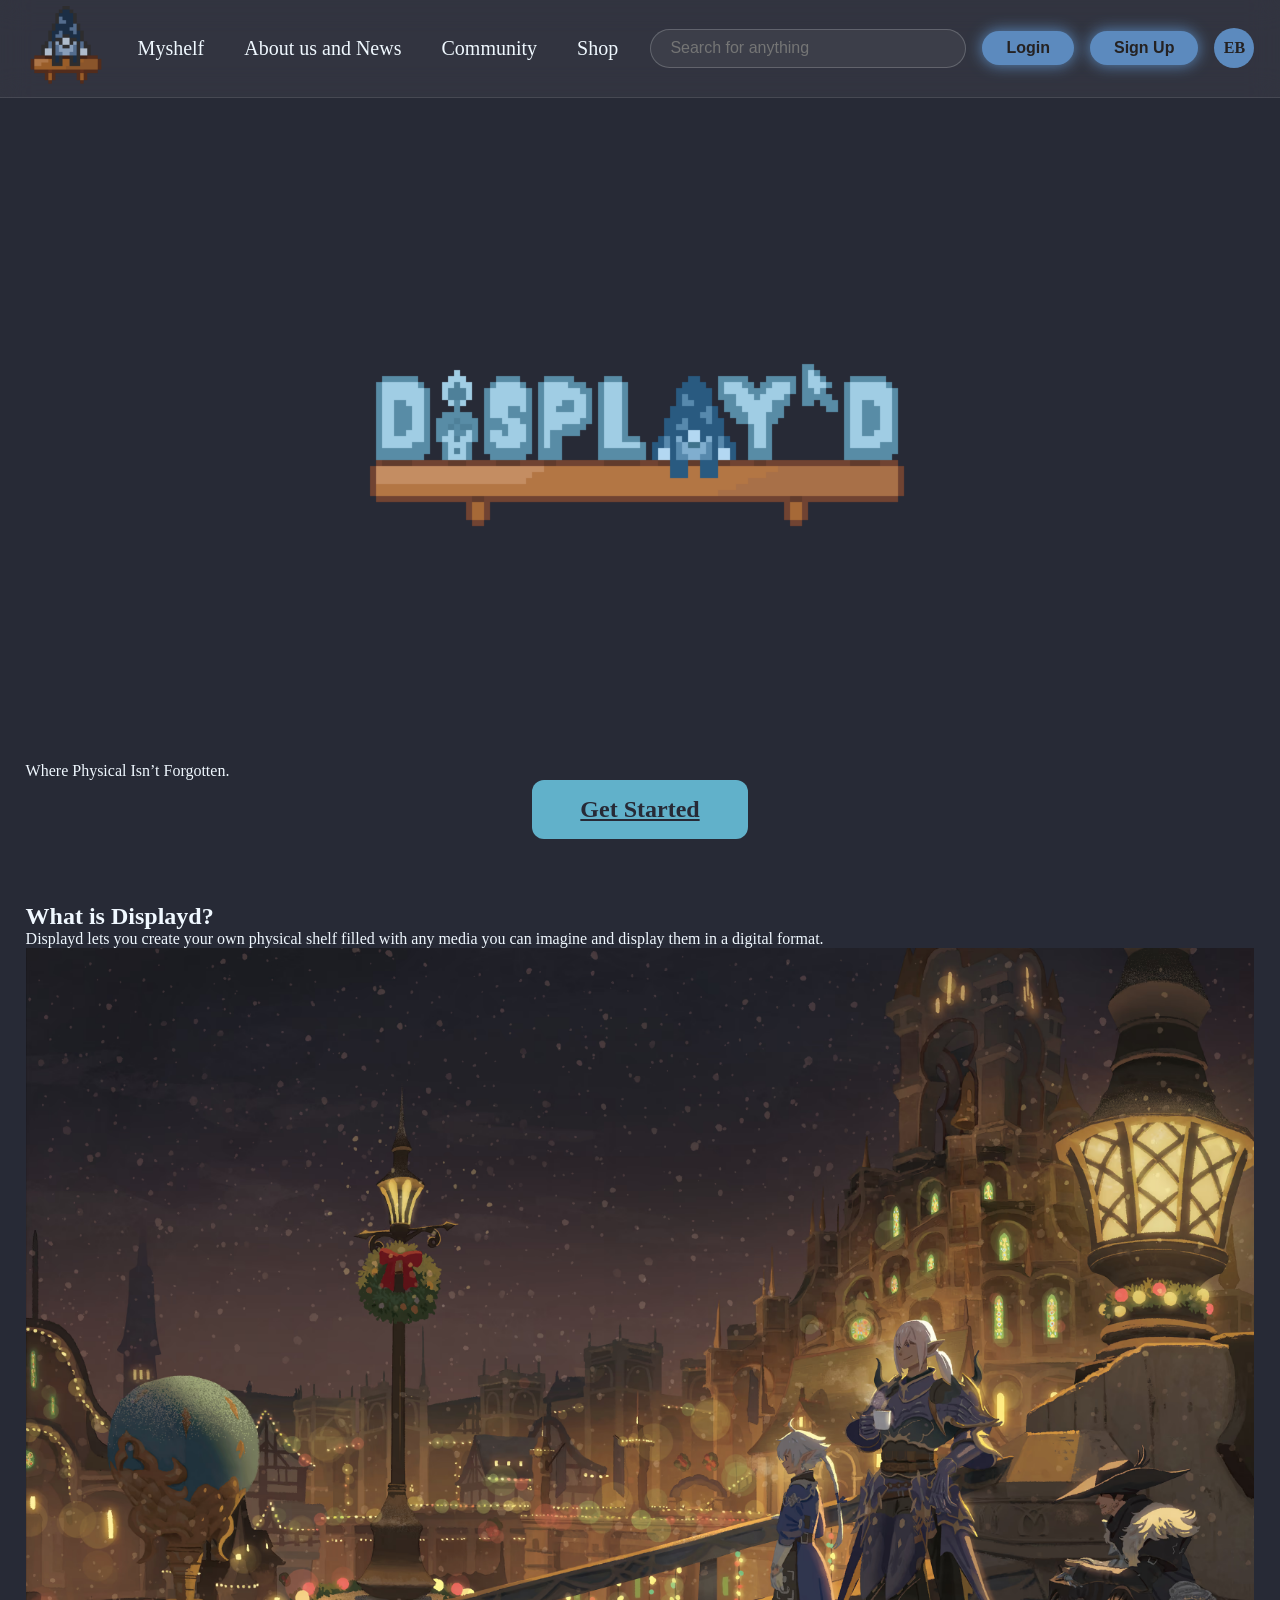
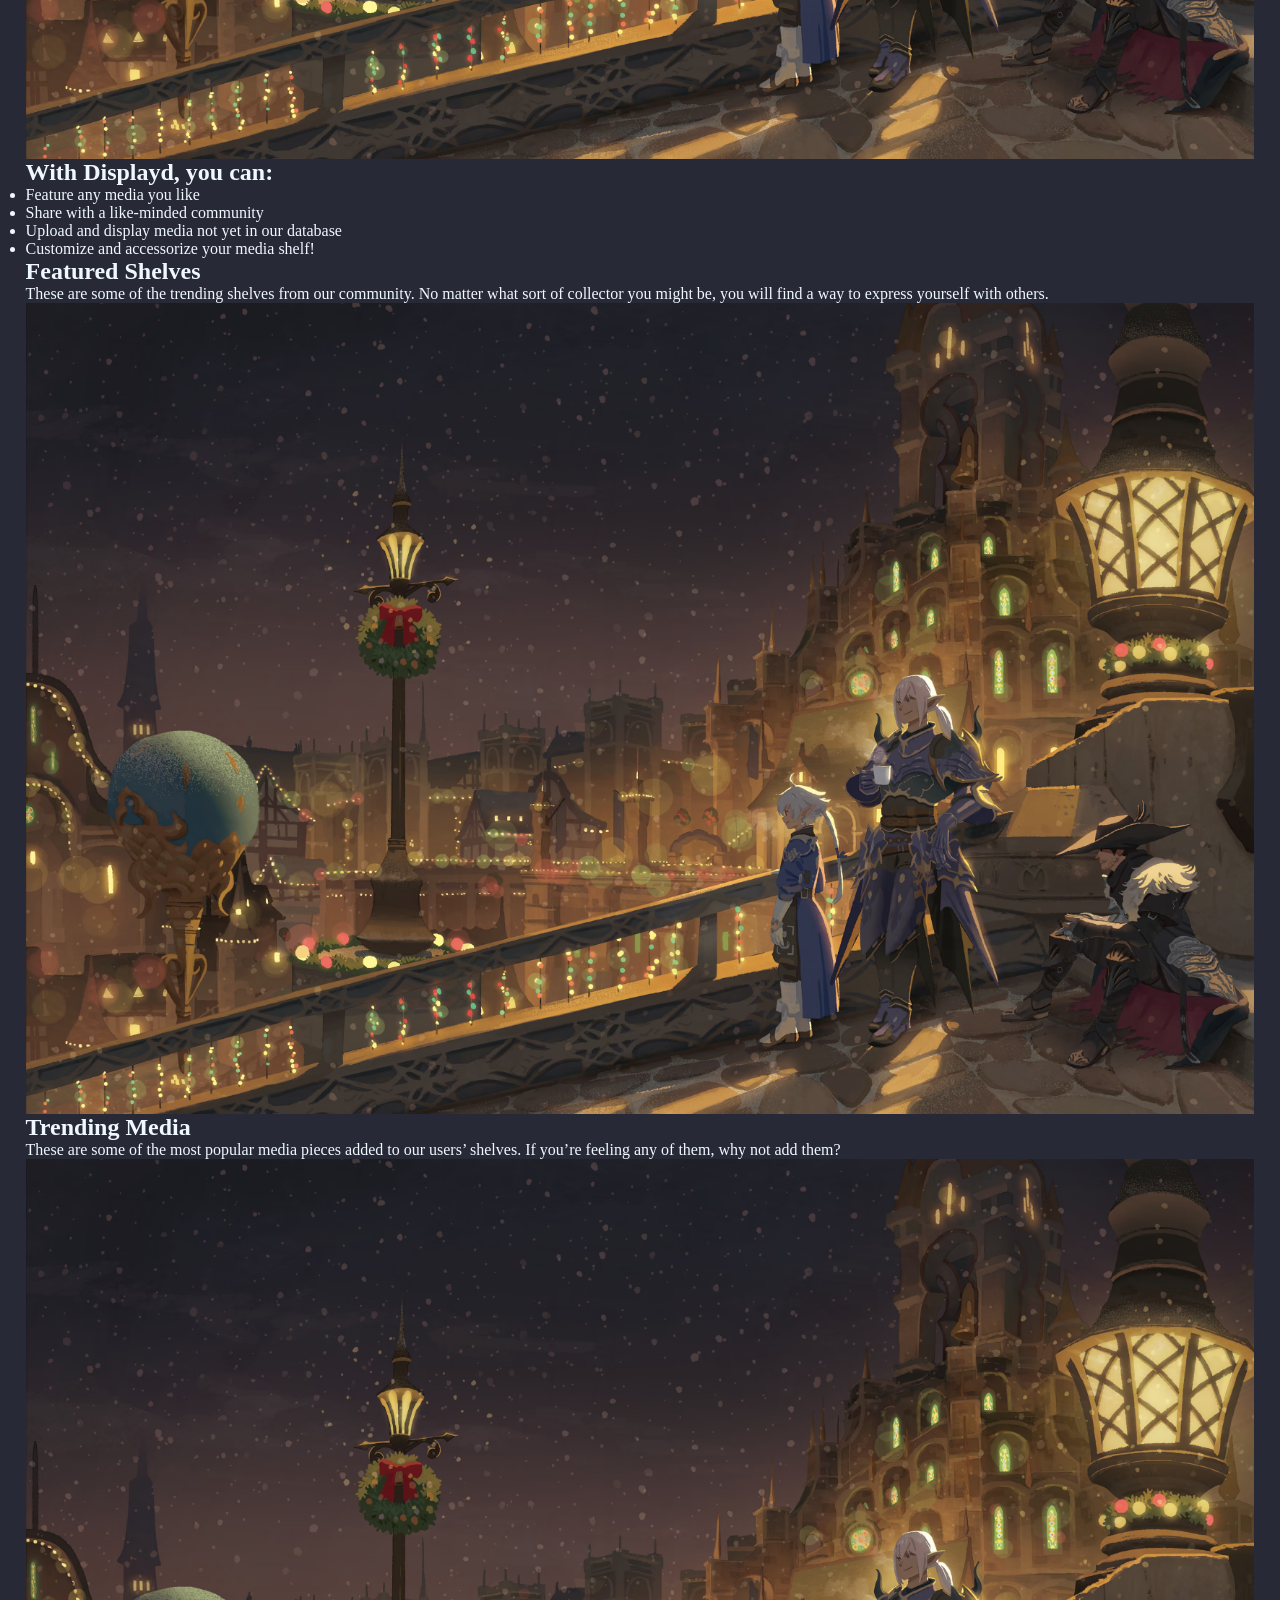
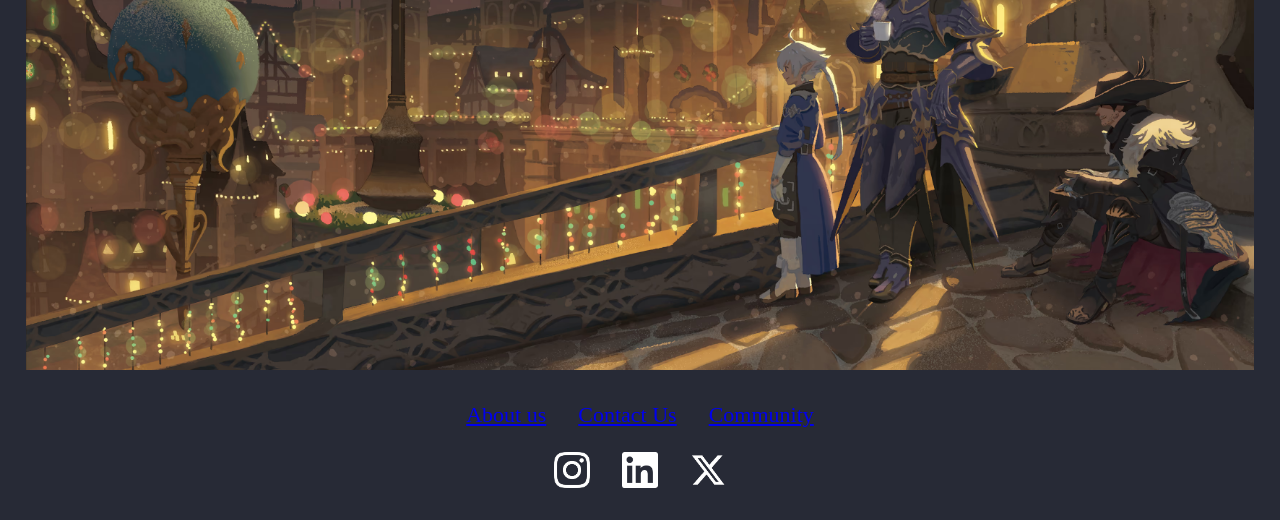
==== commit abe102bb: "contact us addition" ====
--- a/index.html
+++ b/index.html
@@ -3,16 +3,15 @@
   <head>
     <meta charset="UTF-8" />
     <meta name="viewport" content="width=device-width, initial-scale=1.0" />
-    <link rel="stylesheet" href="./css/reset.css" />
-    <link rel="stylesheet" href="./css/main.css" />
+    <link rel="stylesheet" href="css/main.css" />
     <title>home page</title>
   </head>
   <body>
-    <!-- TOP NAVBAR -->
+
+    <!-- TOP NAVBAR (ROOT) -->
     <nav class="navbar">
       <div class="logo">
-        <img src="./images/noma.png" alt="logo" />
-        <h3>displayed</h3>
+        <a href="index.html" id="logo-link"><img src="./images/noma.png" alt="logo-home" /></a>
       </div>
 
       <ul class="nav-links">
@@ -25,18 +24,18 @@
       <input class="search" type="search" placeholder="Search for anything" />
 
       <div class="btns">
-        <button class="btn">login</button>
-        <button class="btn">Sign up</button>
+        <button class="btn">Login</button>
+        <button class="btn">Sign Up</button>
         <button class="profile" id="profile-btn" aria-label="Open side menu" aria-expanded="false">EB</button>
       </div>
     </nav>
-
-    <!-- SIDEBAR (slides in from the right) -->
+    
+    <!-- SIDEBAR (ROOT) (slides in from the right) -->
     <aside class="sidebar" id="sidebar">
       <header>
         <div class="image-text">
           <span class="image">
-            <img class="water" src="./images/noma.png" alt="noma" />
+            <img class="water" src="./images/noma.png" alt="home-gnome" href>
           </span>
 
           <div class="text">
@@ -58,13 +57,16 @@
                     <span class="text nav-text">Settings</span>
                 </a>
             </li>
-
             <li class="navmenu-links">
                 <a href="html/profile.html">
                     <span class="text nav-text">Profile</span>
                 </a>
             </li>
-
+            <li class="navmenu-links">
+                <a href="html/friends.html">
+                    <span class="text nav-text">Friends</span>
+                </a>
+            </li>
             <li class="navmenu-links">
                 <a href="html/collection.html">
                     <span class="text nav-text">My Collection</span>
@@ -89,27 +91,81 @@
       </div>
     </aside>
 
-    <!-- PAGE CONTENT -->
+<!---------------- PAGE CONTENT ------------------------>
     <main class="content">
-      <img src="./images/pixil-frame-0_13.png" class="hero-logo">
+        <!-- 1. HERO -->
+        <section class="panel hero">
+          <img src="./images/pixil-frame-0_13.png" class="hero-logo" alt="Displayd logo">
+          <p class="tagline">Where Physical Isn’t Forgotten.</p>
+          <div id="start-button">
+            <a href="html/myshelf.html">Get Started</a>
+          </div>
+        </section>
 
-      <div id="start-button">
-        <a href="html/myshelf.html">Get Started</a>
-      </div>
-      
-      <img src="./images/fig-top-kv.png" alt="logo" />
-      <img src="./images/fig-top-kv.png" alt="logo" />
-      <img src="./images/fig-top-kv.png" alt="logo" />
-      <img src="./images/fig-top-kv.png" alt="logo" />
-    </main>
+        <!-- 2. WHAT IS DISPLAYD (image left) -->
+        <section class="panel split reverse">
+          <div class="split-text">
+            <h2>What is Displayd?</h2>
+            <p>Displayd lets you create your own physical shelf filled with any media you can imagine and display them in a digital format.</p>
+          </div>
+          <div class="placeholder-img" alt="Placeholder image">
+            <img src="images/fig-top-kv.png">
+          </div>
+        </section>
+
+        <!-- 3. FEATURES -->
+        <section class="panel features">
+          <h2>With Displayd, you can:</h2>
+          <ul class="feature-cards">
+            <li class="feature purple">
+              <div class="feature-box"></div>
+              <p>Feature any media you like</p>
+            </li>
+            <li class="feature blue">
+              <div class="feature-box"></div>
+              <p>Share with a like-minded community</p>
+            </li>
+            <li class="feature green">
+              <div class="feature-box"></div>
+              <p>Upload and display media not yet in our database</p>
+            </li>
+            <li class="feature indigo">
+              <div class="feature-box"></div>
+              <p>Customize and accessorize your media shelf!</p>
+            </li>
+          </ul>
+        </section>
+      <!-- 4. FEATURED SHELVES (text left) -->
+      <section class="panel split">
+        <div class="split-text">
+          <h2>Featured Shelves</h2>
+          <p>These are some of the trending shelves from our community. No matter what sort of collector you might be, you will find a way to express yourself with others.</p>
+        </div>
+        <div class="placeholder-img" role="img" aria-label="Placeholder: featured shelves">
+          <img src="images/fig-top-kv.png">
+        </div>
+      </section>
+
+      <!-- 5. TRENDING MEDIA (image left) -->
+      <section class="panel split reverse">
+        <div class="split-text">
+          <h2>Trending Media</h2>
+          <p>These are some of the most popular media pieces added to our users’ shelves. If you’re feeling any of them, why not add them?</p>
+        </div>
+        <div class="placeholder-img" role="img" aria-label="Placeholder: trending media">
+          <img src="images/fig-top-kv.png">
+        </div>
+      </section>
+
+<!----------------------- FOOTER --------------------->
         <footer>
           <div class="footer_text">
             <div class="footer_links">
               <a href="html/about_us_and_news.html">About us</a>
-              <a href="html/contact.html">Contact Us</a>
+              <a href="html/contact_us.html">Contact Us</a>
               <a href="html/community.html">Community</a>
             </div>
-
+          <!----- Social Icons-->
             <div class="footer_social">
               <a href="https://www.youtube.com/watch?v=dQw4w9WgXcQ" aria-label="Instagram">
                 <img src="images/instagram-logo.png">
@@ -123,8 +179,8 @@
             </div>
           </div>
         </footer>
+    </main>
+  </body>
 
-        <script src="./js/main.js"></script>
-      </body>
-    <script src="./js/main.js"></script>
+  <script src="./js/main.js"></script>
 </html>
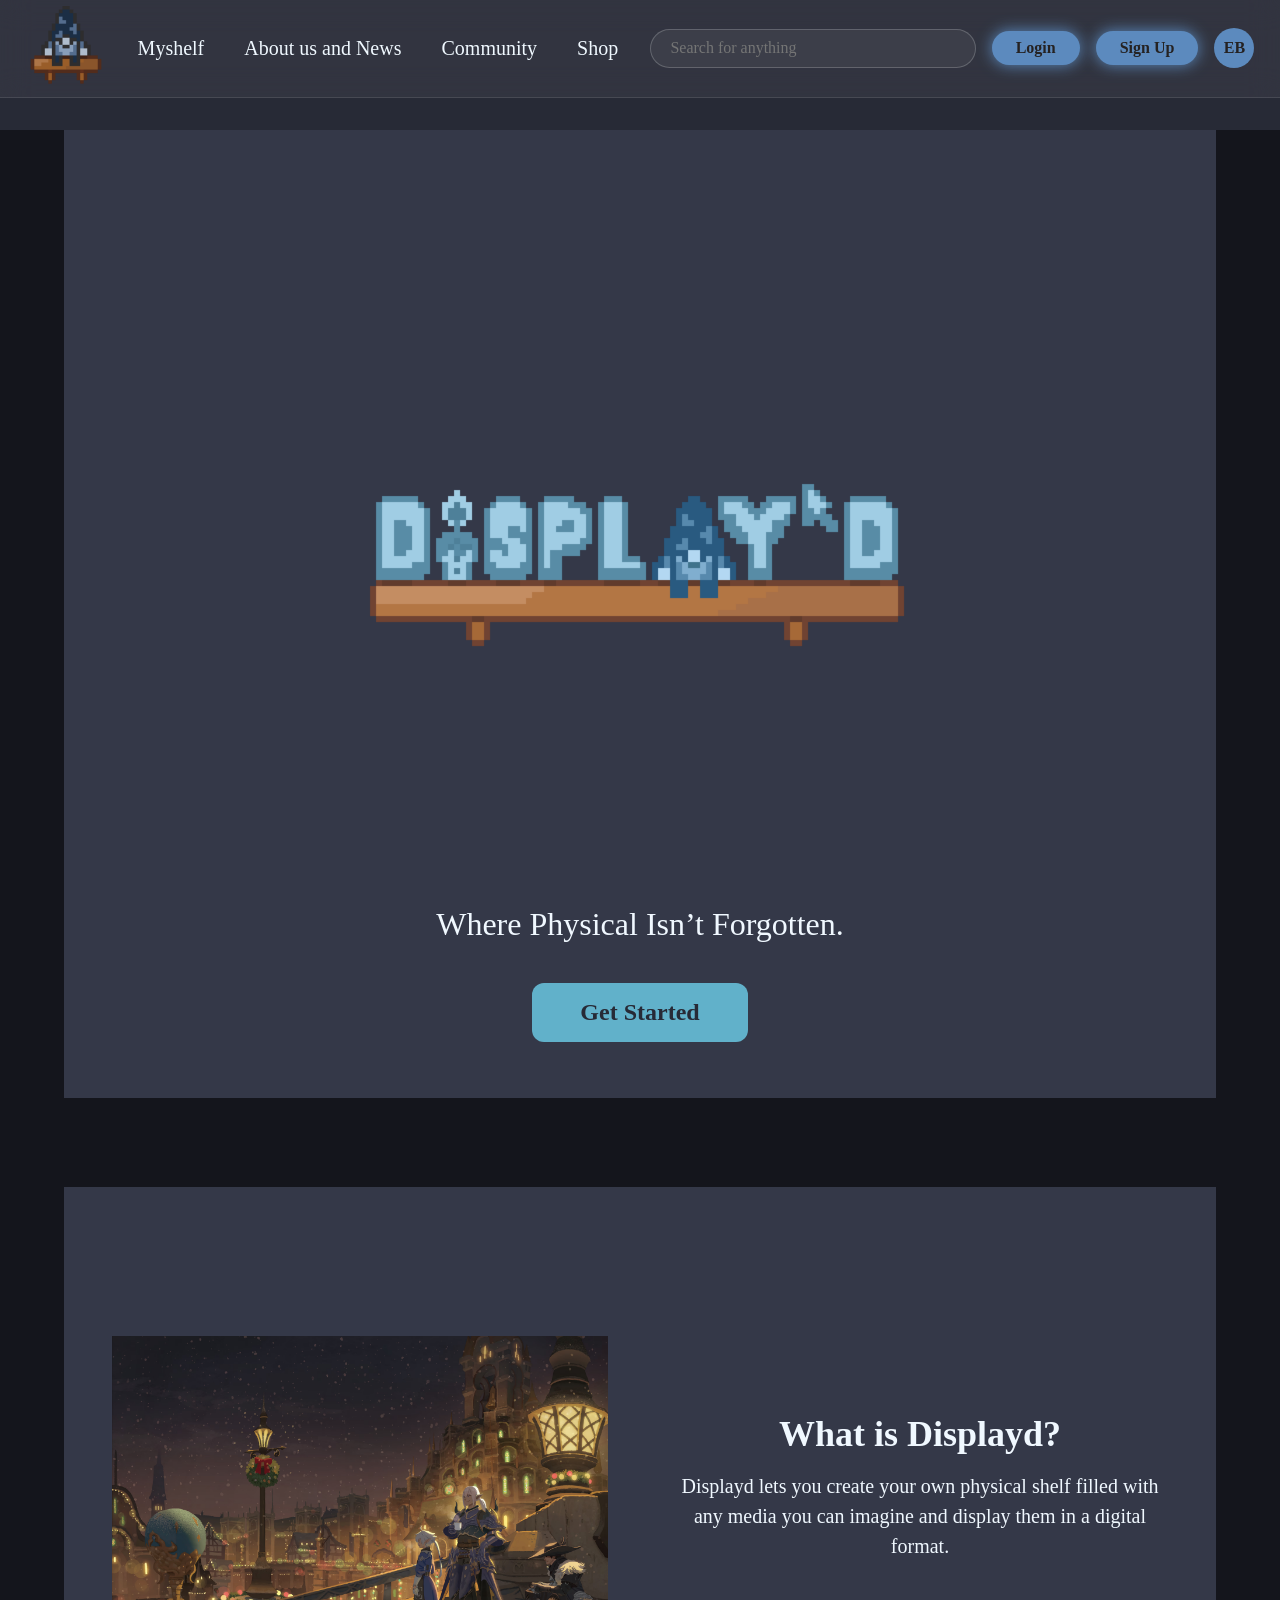
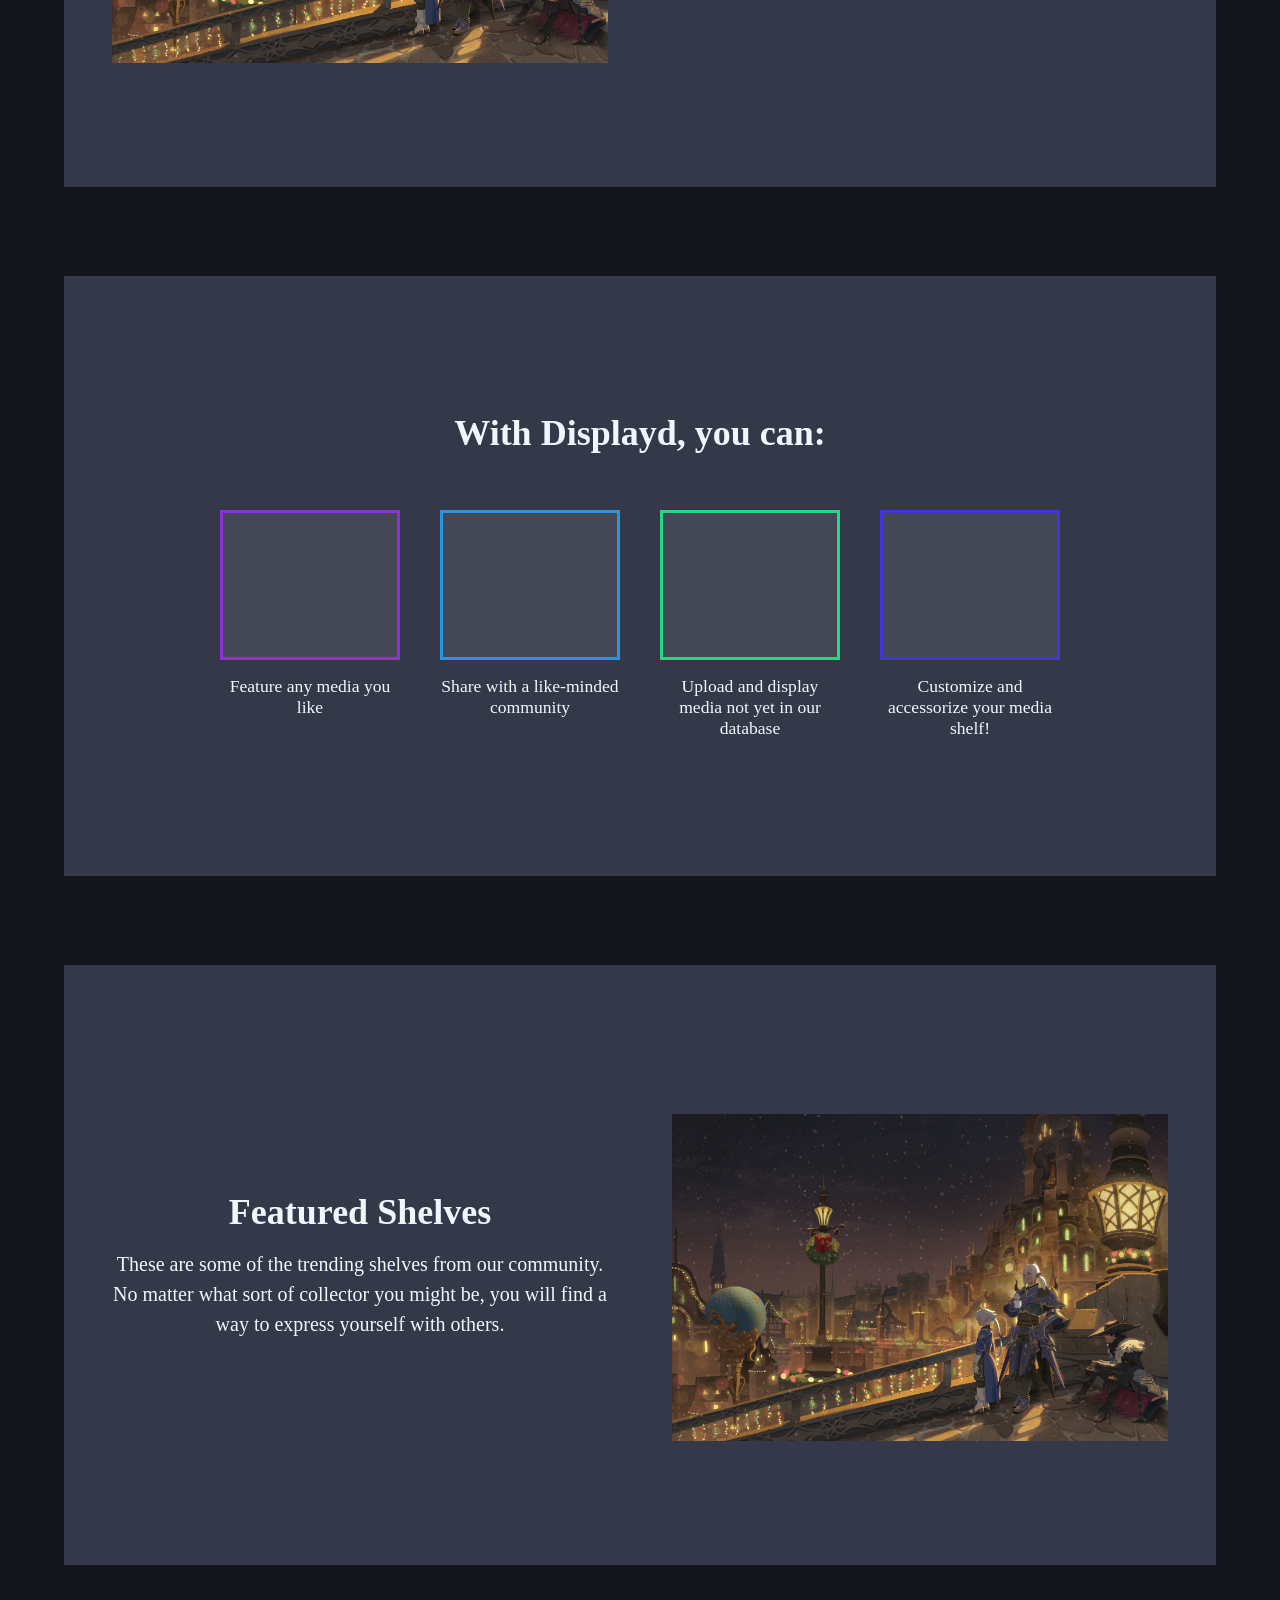
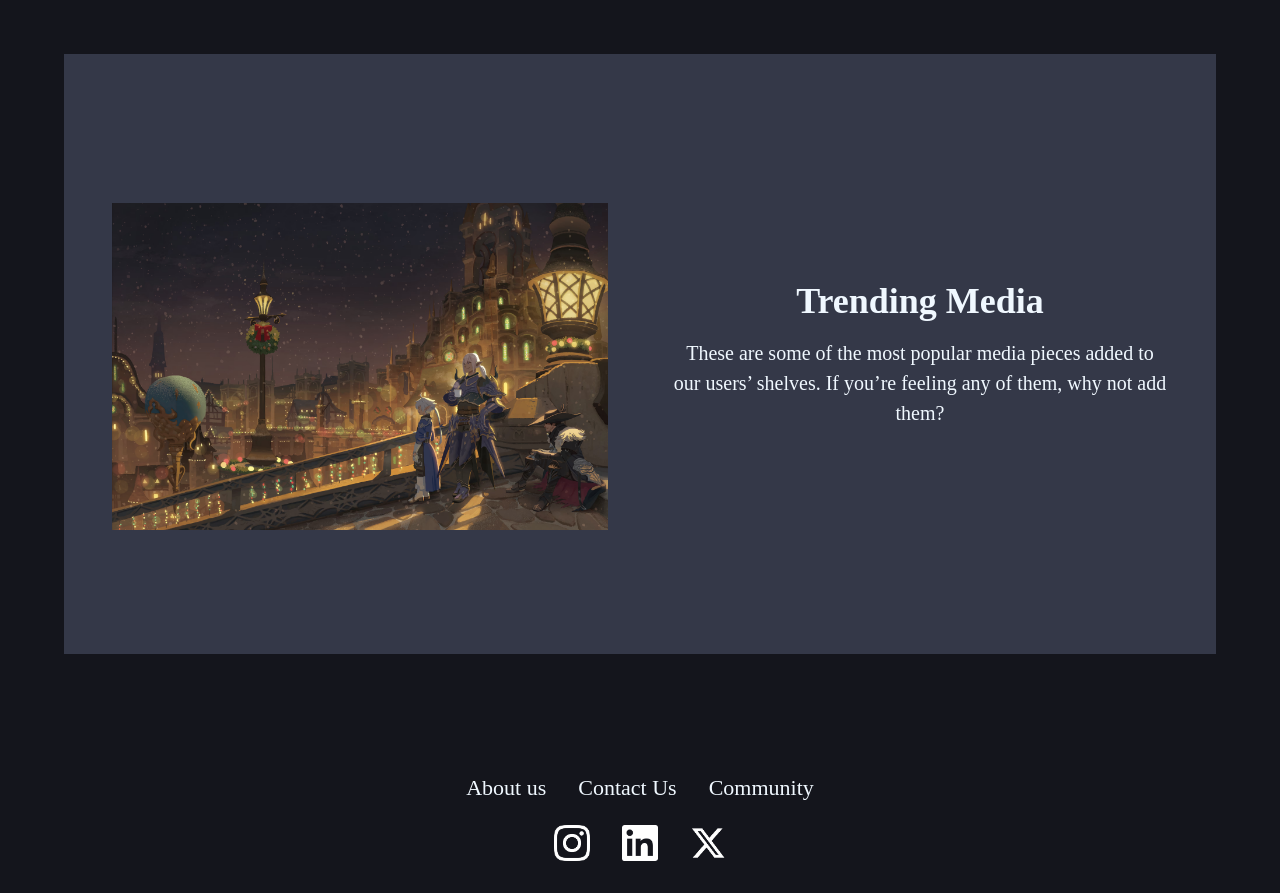
==== commit efaa41e7: "new" ====
--- a/index.html
+++ b/index.html
@@ -93,48 +93,50 @@
 
 <!---------------- PAGE CONTENT ------------------------>
     <main class="content">
-        <!-- 1. HERO -->
-        <section class="panel hero">
-          <img src="./images/pixil-frame-0_13.png" class="hero-logo" alt="Displayd logo">
-          <p class="tagline">Where Physical Isn’t Forgotten.</p>
-          <div id="start-button">
-            <a href="html/myshelf.html">Get Started</a>
-          </div>
-        </section>
 
-        <!-- 2. WHAT IS DISPLAYD (image left) -->
-        <section class="panel split reverse">
-          <div class="split-text">
-            <h2>What is Displayd?</h2>
-            <p>Displayd lets you create your own physical shelf filled with any media you can imagine and display them in a digital format.</p>
-          </div>
-          <div class="placeholder-img" alt="Placeholder image">
-            <img src="images/fig-top-kv.png">
-          </div>
-        </section>
+      <!-- 1. HERO -->
+      <section class="panel hero">
+        <img src="./images/pixil-frame-0_13.png" class="hero-logo" alt="Displayd logo">
+        <p class="tagline">Where Physical Isn’t Forgotten.</p>
+        <div id="start-button">
+          <a href="html/myshelf.html">Get Started</a>
+        </div>
+      </section>
 
-        <!-- 3. FEATURES -->
-        <section class="panel features">
-          <h2>With Displayd, you can:</h2>
-          <ul class="feature-cards">
-            <li class="feature purple">
-              <div class="feature-box"></div>
-              <p>Feature any media you like</p>
-            </li>
-            <li class="feature blue">
-              <div class="feature-box"></div>
-              <p>Share with a like-minded community</p>
-            </li>
-            <li class="feature green">
-              <div class="feature-box"></div>
-              <p>Upload and display media not yet in our database</p>
-            </li>
-            <li class="feature indigo">
-              <div class="feature-box"></div>
-              <p>Customize and accessorize your media shelf!</p>
-            </li>
-          </ul>
-        </section>
+      <!-- 2. WHAT IS DISPLAYD (image left) -->
+      <section class="panel split reverse">
+        <div class="split-text">
+          <h2>What is Displayd?</h2>
+          <p>Displayd lets you create your own physical shelf filled with any media you can imagine and display them in a digital format.</p>
+        </div>
+        <div class="placeholder-img" alt="Placeholder image">
+          <img src="images/fig-top-kv.png">
+        </div>
+      </section>
+
+      <!-- 3. FEATURES -->
+      <section class="panel features">
+        <h2>With Displayd, you can:</h2>
+        <ul class="feature-cards">
+          <li class="feature purple">
+            <div class="feature-box"></div>
+            <p>Feature any media you like</p>
+          </li>
+          <li class="feature blue">
+            <div class="feature-box"></div>
+            <p>Share with a like-minded community</p>
+          </li>
+          <li class="feature green">
+            <div class="feature-box"></div>
+            <p>Upload and display media not yet in our database</p>
+          </li>
+          <li class="feature indigo">
+            <div class="feature-box"></div>
+            <p>Customize and accessorize your media shelf!</p>
+          </li>
+        </ul>
+      </section>
+
       <!-- 4. FEATURED SHELVES (text left) -->
       <section class="panel split">
         <div class="split-text">
@@ -162,7 +164,7 @@
           <div class="footer_text">
             <div class="footer_links">
               <a href="html/about_us_and_news.html">About us</a>
-              <a href="html/contact_us.html">Contact Us</a>
+              <a href="html/contact.html">Contact Us</a>
               <a href="html/community.html">Community</a>
             </div>
           <!----- Social Icons-->
--- a/css/main.css
+++ b/css/main.css
@@ -1,3 +1,6 @@
+@import url(home_css.css);
+@import url("reset.css");
+/*------main.css----*/
 a,
 button,
 .btn,
@@ -41,15 +44,12 @@
     position: sticky;
     top: 0;
     z-index: 100;
-
     width: 100%;
     padding: 0.4rem 2%;
     margin-bottom: 2rem;
-
     background: rgba(255, 255, 255, 0.05);
     border-bottom: 1px solid rgba(255, 255, 255, 0.1);
     backdrop-filter: blur(15px);
-
     display: flex;
     align-items: center;
     gap: 1rem;
@@ -64,6 +64,11 @@
 
 .logo img{
     height: 80px;
+    transition: transform 0.2s;
+}
+
+.logo a:hover img {
+    transform: scale(1.08);
 }
 
 .logo h3{
@@ -267,25 +272,12 @@
 
 /* ---------- CONTENT ---------- */
 .content{
-    padding: 0 2%;
-}
-
-.hero-logo {
-    margin-inline: auto;    
-    margin-block: 2rem; 
-    width: min(600px, 90%);
-    height: auto;
+    padding: 0 5%;
 }
 
 .content img{
     max-width: 100%;
     display: block;
-}
-
-#start-button {
-    display: flex;
-    justify-content: center;
-    margin-bottom: 4rem;
 }
 
 #start-button a {
@@ -333,4 +325,3 @@
     width: auto;
     display: block;
 }
-
